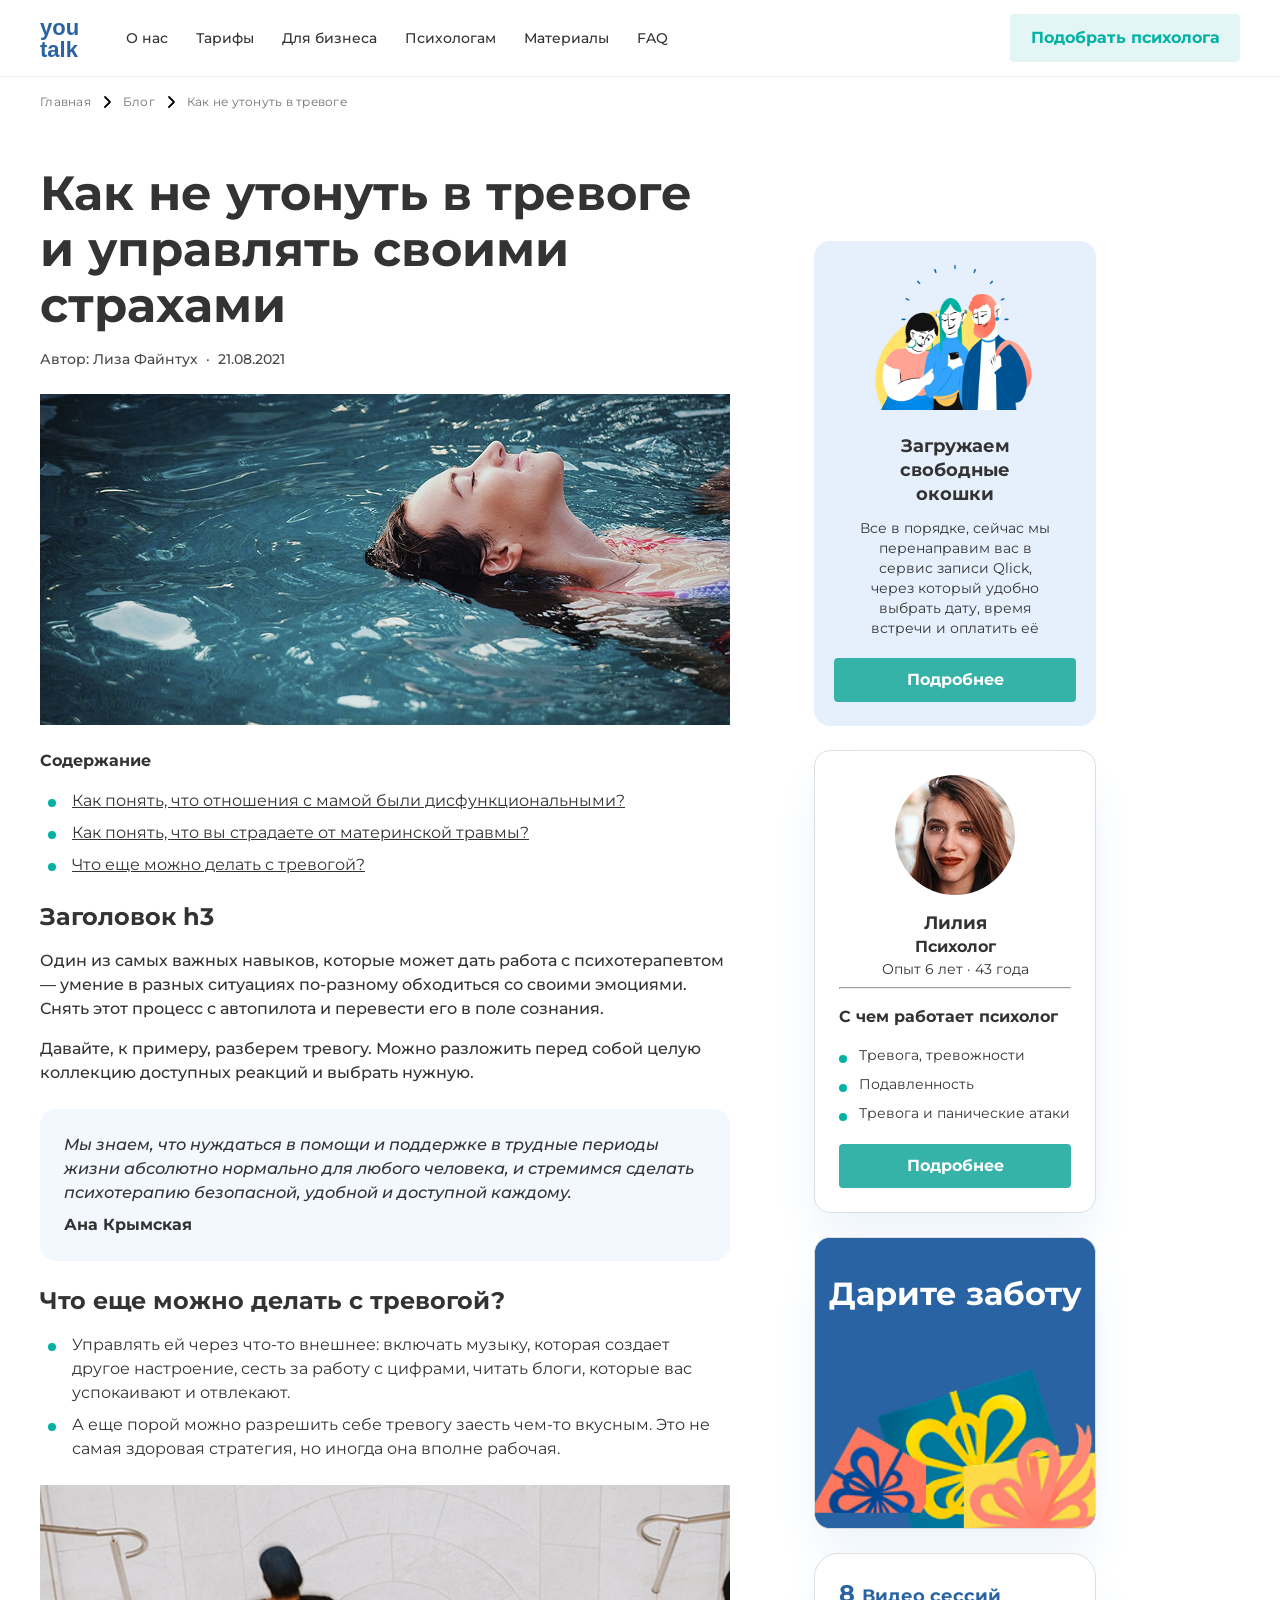
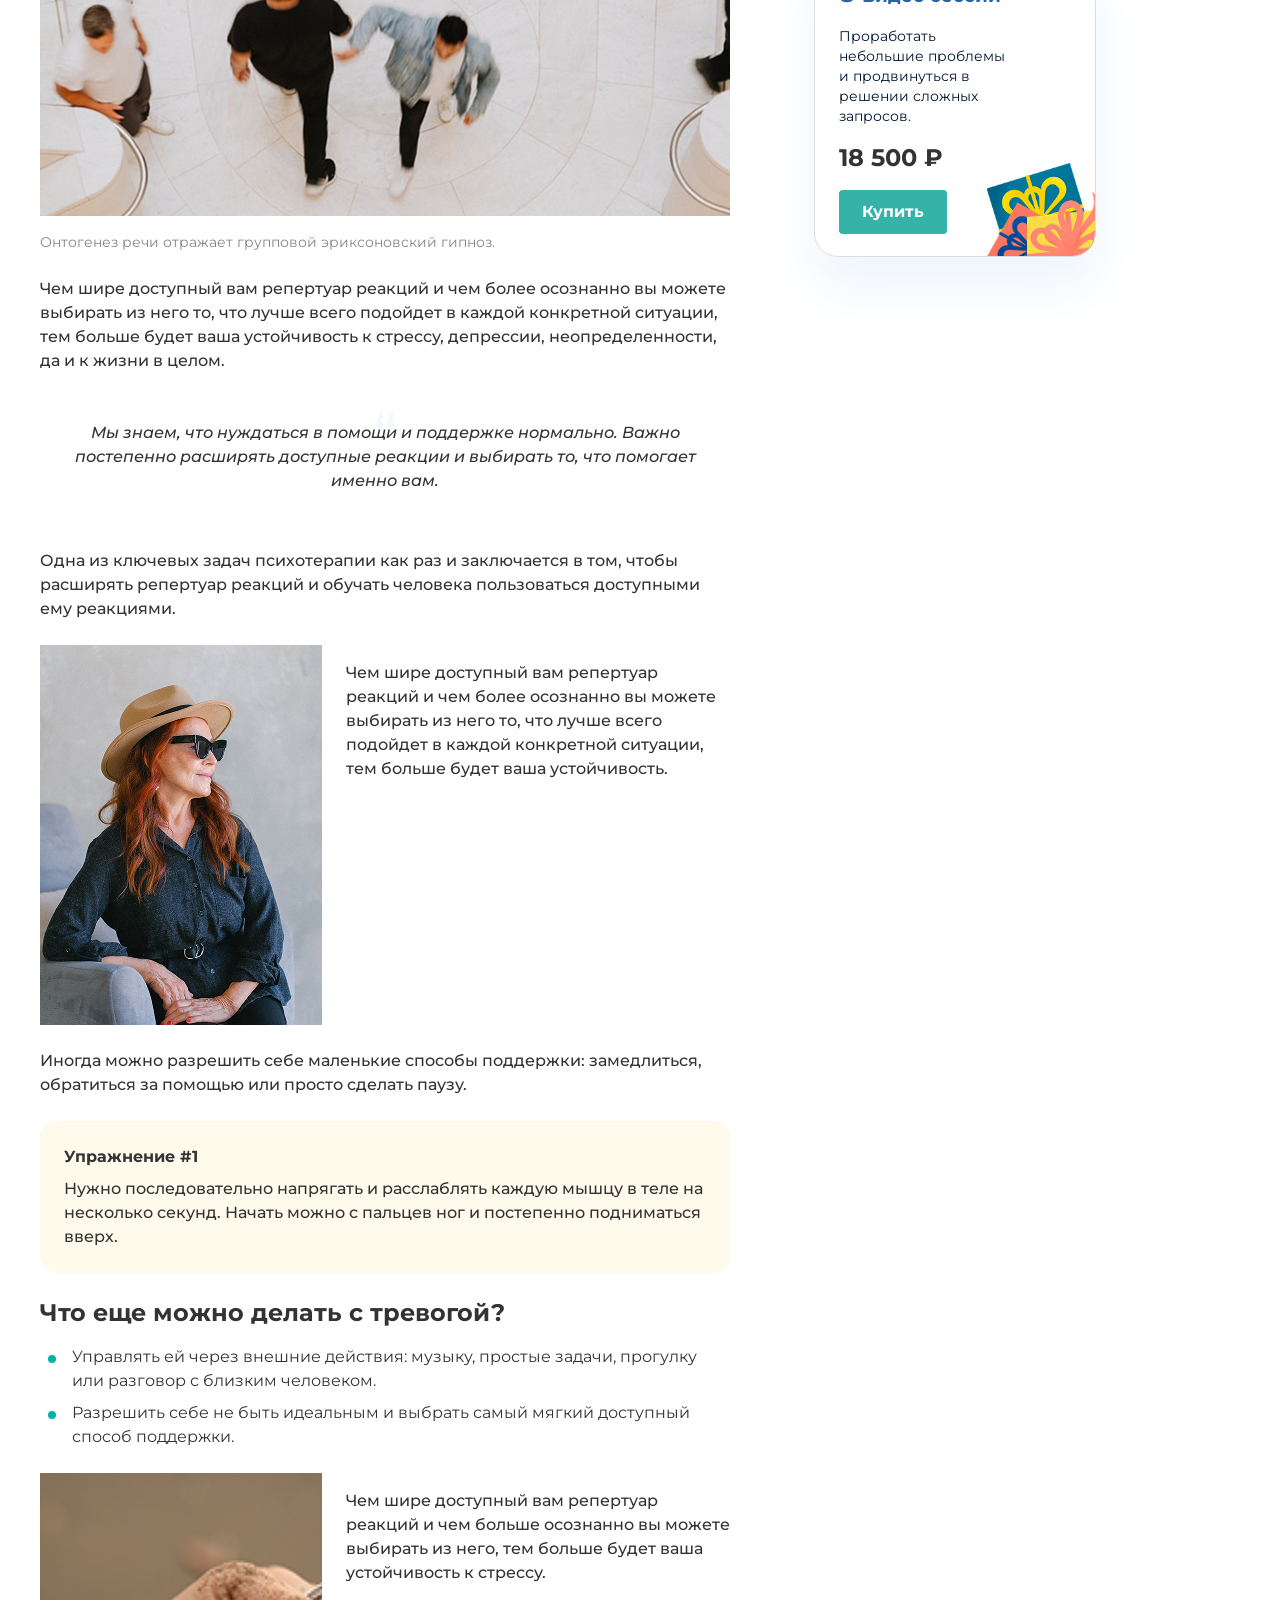
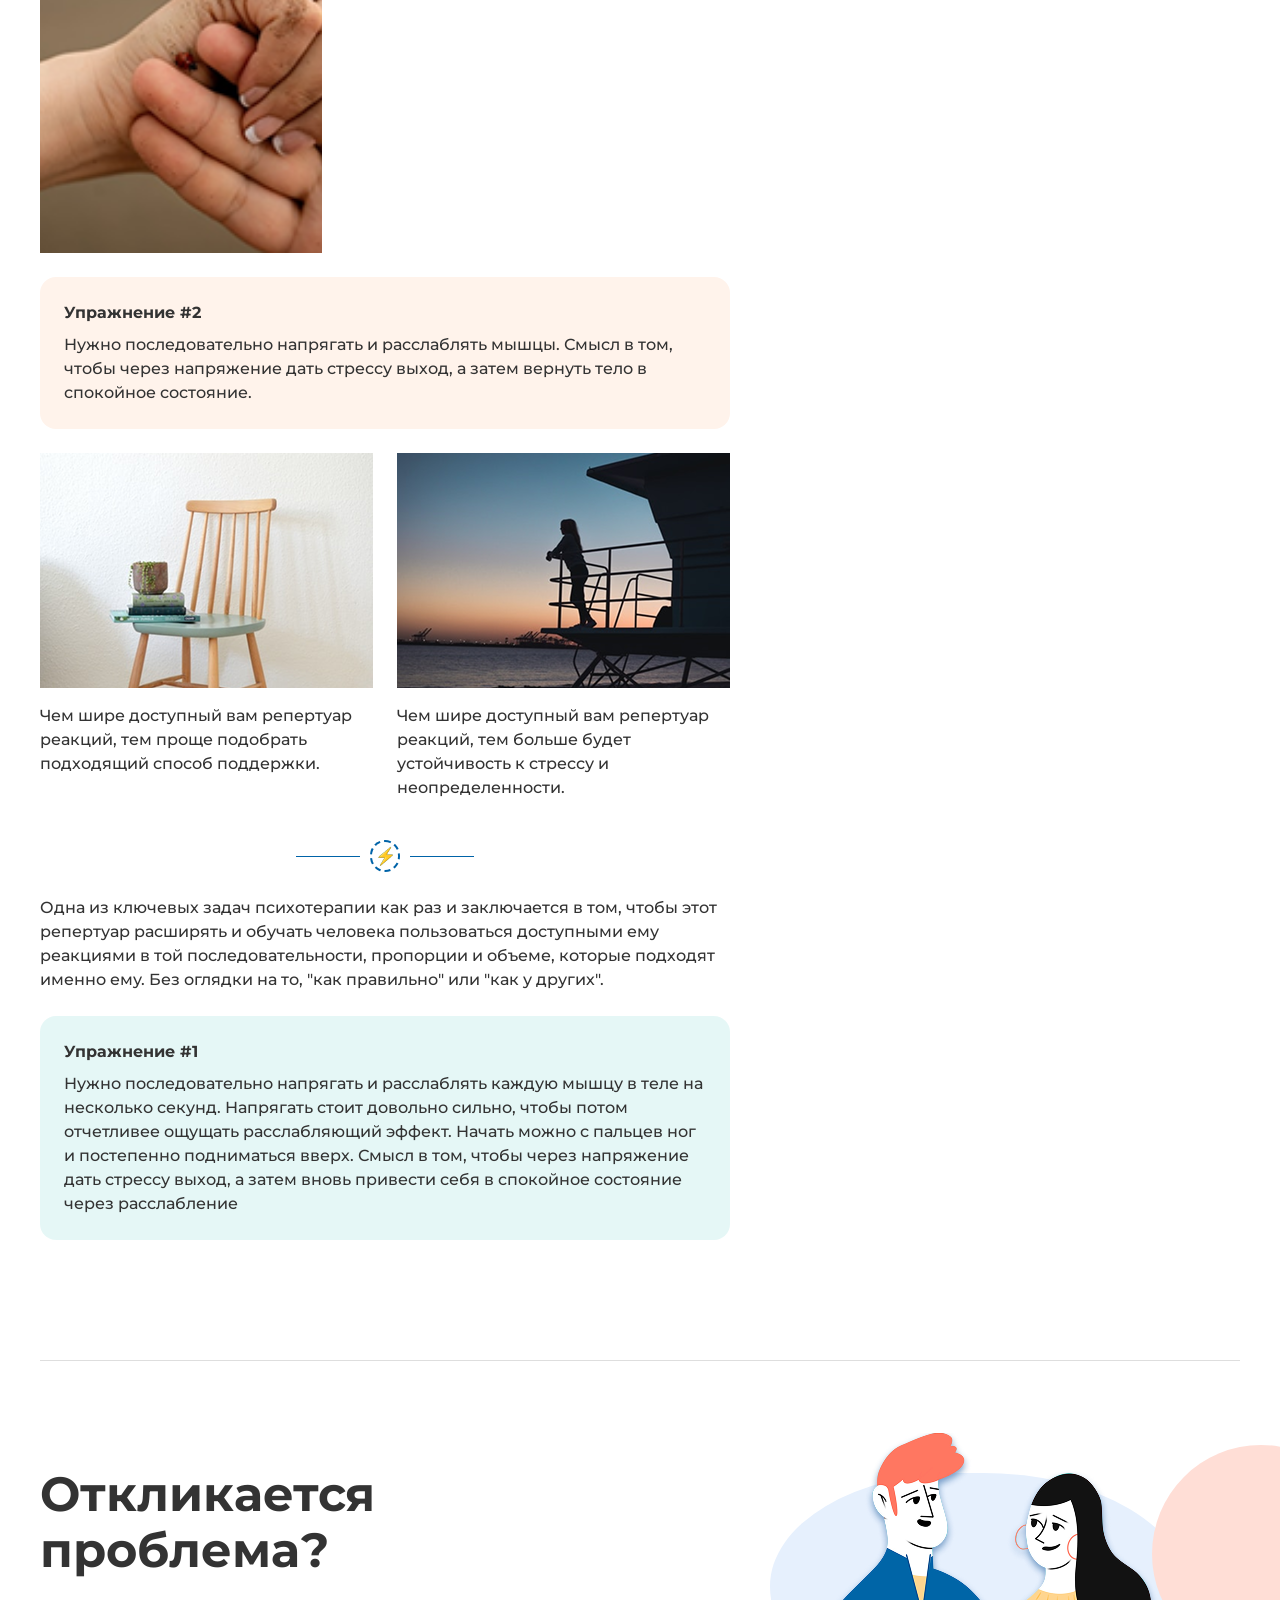
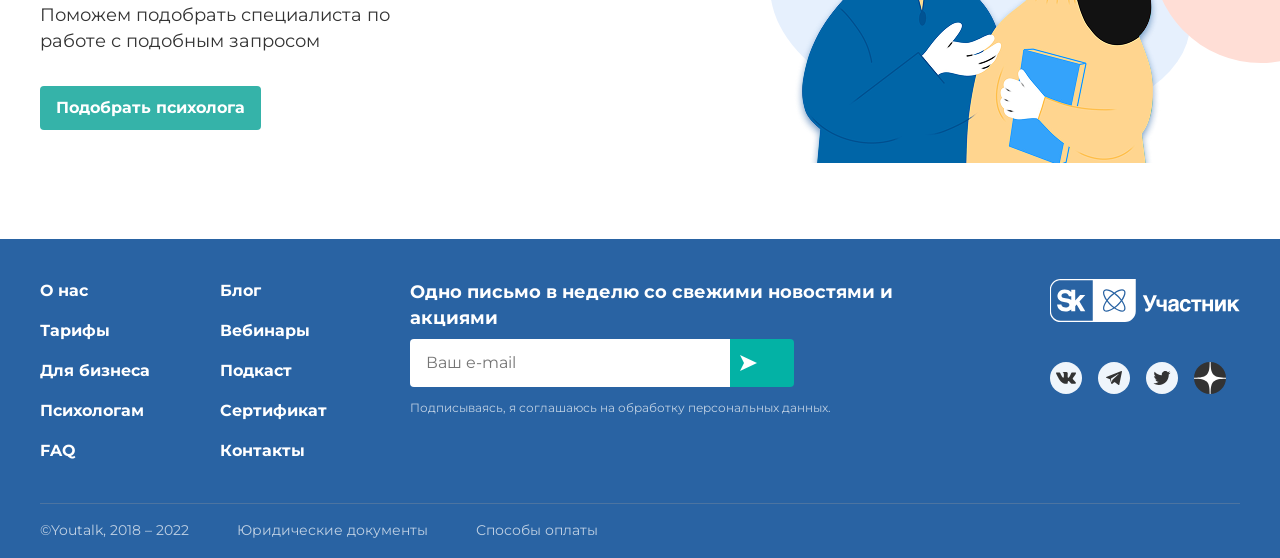
==== article.html @ 2e6a1bb5 "add proj" ====
<!DOCTYPE html>
<html lang="ru">
 <head>
  <meta charset="utf-8"/>
  <meta content="width=device-width, initial-scale=1.0" name="viewport"/>
  <meta content="Статья YouTalk о тревоге и способах управлять страхами" name="description"/>
  <title>
   Как не утонуть в тревоге — YouTalk
  </title>
  <link href="styles.css" rel="stylesheet"/>
 </head>
 <body>
  <header class="header">
   <div class="header__container container">
    <a aria-label="YouTalk главная" class="header__logo" href="index.html">
     <img alt="YouTalk" src="assets/icons/logo.svg"/>
    </a>
    <nav aria-label="Основная навигация" class="header__nav">
     <ul class="header__menu">
      <li>
       <a class="header__link" href="#">
        О нас
       </a>
      </li>
      <li>
       <a class="header__link" href="#">
        Тарифы
       </a>
      </li>
      <li>
       <a class="header__link" href="#">
        Для бизнеса
       </a>
      </li>
      <li>
       <a class="header__link" href="#">
        Психологам
       </a>
      </li>
      <li>
       <a class="header__link" href="#">
        Материалы
       </a>
      </li>
      <li>
       <a class="header__link" href="#">
        FAQ
       </a>
      </li>
     </ul>
    </nav>
    <button class="button button--light header__button" type="button">
     Подобрать психолога
    </button>
    <button aria-label="Открыть меню" class="burger" type="button">
     <span>
     </span>
     <span>
     </span>
     <span>
     </span>
    </button>
   </div>
  </header>
  <main class="main article-page">
   <div class="article-layout container">
    <article class="article">
     <nav aria-label="Хлебные крошки" class="breadcrumbs">
      <a href="#">
       Главная
      </a>
      <span>
      </span>
      <a href="index.html">
       Блог
      </a>
      <span>
      </span>
      <span>
       Как не утонуть в тревоге
      </span>
     </nav>
     <h1>
      Как не утонуть в тревоге и управлять своими страхами
     </h1>
     <p class="article__meta">
      Автор: Лиза Файнтух
      <span>
       ·
      </span>
      <time datetime="2021-08-21">
       21.08.2021
      </time>
     </p>
     <img alt="Женщина спокойно лежит на воде" class="article__hero" src="assets/img/article-hero.png"/>
     <section aria-labelledby="contents-title" class="contents">
      <h2 id="contents-title">
       Содержание
      </h2>
      <ul>
       <li>
        <a href="#section-1">
         Как понять, что отношения с мамой были дисфункциональными?
        </a>
       </li>
       <li>
        <a href="#section-2">
         Как понять, что вы страдаете от материнской травмы?
        </a>
       </li>
       <li>
        <a href="#section-3">
         Что еще можно делать с тревогой?
        </a>
       </li>
      </ul>
     </section>
     <section class="article__section" id="section-1">
      <h2>
       Заголовок h3
      </h2>
      <p>
       Один из самых важных навыков, которые может дать работа с психотерапевтом — умение в разных ситуациях по-разному обходиться со своими эмоциями. Снять этот процесс с автопилота и перевести его в поле сознания.
      </p>
      <p>
       Давайте, к примеру, разберем тревогу. Можно разложить перед собой целую коллекцию доступных реакций и выбрать нужную.
      </p>
     </section>
     <blockquote class="quote">
      <p>
       Мы знаем, что нуждаться в помощи и поддержке в трудные периоды жизни абсолютно нормально для любого человека, и стремимся сделать психотерапию безопасной, удобной и доступной каждому.
      </p>
      <cite>
       Ана Крымская
      </cite>
     </blockquote>
     <section class="article__section" id="section-3">
      <h2>
       Что еще можно делать с тревогой?
      </h2>
      <ul class="dot-list">
       <li>
        Управлять ей через что-то внешнее: включать музыку, которая создает другое настроение, сесть за работу с цифрами, читать блоги, которые вас успокаивают и отвлекают.
       </li>
       <li>
        А еще порой можно разрешить себе тревогу заесть чем-то вкусным. Это не самая здоровая стратегия, но иногда она вполне рабочая.
       </li>
      </ul>
      <figure>
       <img alt="Люди в просторном помещении" src="assets/img/article-people.png"/>
       <figcaption>
        Онтогенез речи отражает групповой эриксоновский гипноз.
       </figcaption>
      </figure>
      <p>
       Чем шире доступный вам репертуар реакций и чем более осознанно вы можете выбирать из него то, что лучше всего подойдет в каждой конкретной ситуации, тем больше будет ваша устойчивость к стрессу, депрессии, неопределенности, да и к жизни в целом.
      </p>
      <div class="quote quote--center">
       <p>
        Мы знаем, что нуждаться в помощи и поддержке нормально. Важно постепенно расширять доступные реакции и выбирать то, что помогает именно вам.
       </p>
      </div>
      <p>
       Одна из ключевых задач психотерапии как раз и заключается в том, чтобы расширять репертуар реакций и обучать человека пользоваться доступными ему реакциями.
      </p>
      <div class="media-text">
       <img alt="Женщина в шляпе" src="assets/img/article-woman.png"/>
       <p>
        Чем шире доступный вам репертуар реакций и чем более осознанно вы можете выбирать из него то, что лучше всего подойдет в каждой конкретной ситуации, тем больше будет ваша устойчивость.
       </p>
      </div>
      <p>
       Иногда можно разрешить себе маленькие способы поддержки: замедлиться, обратиться за помощью или просто сделать паузу.
      </p>
      <section class="exercise exercise--yellow">
       <h3>
        Упражнение #1
       </h3>
       <p>
        Нужно последовательно напрягать и расслаблять каждую мышцу в теле на несколько секунд. Начать можно с пальцев ног и постепенно подниматься вверх.
       </p>
      </section>
      <h2 id="section-2">
       Что еще можно делать с тревогой?
      </h2>
      <ul class="dot-list">
       <li>
        Управлять ей через внешние действия: музыку, простые задачи, прогулку или разговор с близким человеком.
       </li>
       <li>
        Разрешить себе не быть идеальным и выбрать самый мягкий доступный способ поддержки.
       </li>
      </ul>
      <div class="media-text">
       <img alt="Руки двух людей" src="assets/img/article-hands.png"/>
       <p>
        Чем шире доступный вам репертуар реакций и чем больше осознанно вы можете выбирать из него, тем больше будет ваша устойчивость к стрессу.
       </p>
      </div>
      <section class="exercise exercise--orange">
       <h3>
        Упражнение #2
       </h3>
       <p>
        Нужно последовательно напрягать и расслаблять мышцы. Смысл в том, чтобы через напряжение дать стрессу выход, а затем вернуть тело в спокойное состояние.
       </p>
      </section>
      <div class="article-grid">
       <div>
        <img alt="Кресло с книгами" src="assets/img/article-chair.png"/>
        <p>
         Чем шире доступный вам репертуар реакций, тем проще подобрать подходящий способ поддержки.
        </p>
       </div>
       <div>
        <img alt="Силуэт у моря на закате" src="assets/img/article-sunset.png"/>
        <p>
         Чем шире доступный вам репертуар реакций, тем больше будет устойчивость к стрессу и неопределенности.
        </p>
       </div>
      </div>
      <div aria-hidden="true" class="article-divider">
       <span>
        ⚡
       </span>
      </div>
      <p>
       Одна из ключевых задач психотерапии как раз и заключается в том, чтобы этот репертуар расширять и обучать человека пользоваться доступными ему реакциями в той последовательности, пропорции и объеме, которые подходят именно ему. Без оглядки на то, "как правильно" или "как у других".
      </p>
      <section class="exercise exercise--green">
       <h3>
        Упражнение #1
       </h3>
       <p>
        Нужно последовательно напрягать и расслаблять каждую мышцу в теле на несколько секунд. Напрягать стоит довольно сильно, чтобы потом отчетливее ощущать расслабляющий эффект. Начать можно с пальцев ног и постепенно подниматься вверх. Смысл в том, чтобы через напряжение дать стрессу выход, а затем вновь привести себя в спокойное состояние через расслабление
       </p>
      </section>
     </section>
    </article>
    <aside aria-label="Дополнительная информация" class="aside">
     <section class="aside-card aside-card--blue">
      <img alt="Иллюстрация специалистов" src="assets/img/aside-loading.png"/>
      <h2>
       Загружаем свободные окошки
      </h2>
      <p>
       Все в порядке, сейчас мы перенаправим вас в сервис записи Qlick, через который удобно выбрать дату, время встречи и оплатить её
      </p>
      <button class="button button--primary">
       Подробнее
      </button>
     </section>
     <section class="aside-card psychologist">
      <img alt="Психолог Лилия" class="psychologist__avatar" src="assets/img/psychologist.png"/>
      <h2>
       Лилия
      </h2>
      <strong>
       Психолог
      </strong>
      <p>
       Опыт 6 лет · 43 года
      </p>
      <hr/>
      <h3>
       С чем работает психолог
      </h3>
      <ul class="dot-list">
       <li>
        Тревога, тревожности
       </li>
       <li>
        Подавленность
       </li>
       <li>
        Тревога и панические атаки
       </li>
      </ul>
      <button class="button button--primary">
       Подробнее
      </button>
     </section>
     <section class="aside-card aside-card--gift">
      <img alt="Подарки" src="assets/img/aside-gift.png"/>
      <h2>
       Дарите заботу
      </h2>
     </section>
     <section class="aside-card price">
      <h2>
       <span>
        8
       </span>
       Видео сессий
      </h2>
      <p>
       Проработать небольшие проблемы и продвинуться в решении сложных запросов.
      </p>
      <strong>
       18 500 ₽
      </strong>
      <button class="button button--primary">
       Купить
      </button>
      <div aria-hidden="true" class="price__gifts">
       <img alt="" class="price__gift price__gift--red" src="assets/img/price-gift-red.png"/>
       <img alt="" class="price__gift price__gift--yellow" src="assets/img/price-gift-yellow.png"/>
       <img alt="" class="price__gift price__gift--blue" src="assets/img/price-gift-blue.png"/>
      </div>
     </section>
    </aside>
   </div>
   <section class="problem container">
    <div class="problem__content">
     <h2>
      Откликается проблема?
     </h2>
     <p>
      Поможем подобрать специалиста по работе с подобным запросом
     </p>
     <button class="button button--primary">
      Подобрать психолога
     </button>
    </div>
    <div aria-hidden="true" class="problem__picture">
     <img alt="" src="assets/img/problem-people.png"/>
    </div>
   </section>
  </main>
  <footer class="footer">
   <div class="footer__container container">
    <nav aria-label="Навигация в подвале" class="footer__nav">
     <ul>
      <li>
       <a href="#">
        О нас
       </a>
      </li>
      <li>
       <a href="#">
        Тарифы
       </a>
      </li>
      <li>
       <a href="#">
        Для бизнеса
       </a>
      </li>
      <li>
       <a href="#">
        Психологам
       </a>
      </li>
      <li>
       <a href="#">
        FAQ
       </a>
      </li>
     </ul>
     <ul>
      <li>
       <a href="index.html">
        Блог
       </a>
      </li>
      <li>
       <a href="#">
        Вебинары
       </a>
      </li>
      <li>
       <a href="#">
        Подкаст
       </a>
      </li>
      <li>
       <a href="#">
        Сертификат
       </a>
      </li>
      <li>
       <a href="#">
        Контакты
       </a>
      </li>
     </ul>
    </nav>
    <section aria-labelledby="subscribe-title2" class="subscribe">
     <h2 id="subscribe-title2">
      Одно письмо в неделю со свежими новостями и акциями
     </h2>
     <form class="subscribe__form">
      <input aria-label="Ваш e-mail" placeholder="Ваш e-mail" type="email"/>
      <button aria-label="Подписаться" type="submit">
       <img alt="" src="assets/icons/send.svg"/>
      </button>
     </form>
     <p>
      Подписываясь, я соглашаюсь на обработку персональных данных.
     </p>
    </section>
    <div class="footer__social">
     <img alt="Sk Участник" class="footer__participant" src="assets/icons/participant-logo.svg"/>
     <div class="footer__social-list">
      <a aria-label="ВКонтакте" href="#">
       <img alt="" src="assets/icons/social-vk.svg"/>
      </a>
      <a aria-label="Telegram" href="#">
       <img alt="" src="assets/icons/social-tg.svg"/>
      </a>
      <a aria-label="Twitter" href="#">
       <img alt="" src="assets/icons/social-tw.svg"/>
      </a>
      <a aria-label="Дзен" href="#">
       <img alt="" src="assets/icons/social-dzen.svg"/>
      </a>
     </div>
    </div>
    <div class="footer__bottom">
     <span>
      ©Youtalk, 2018 – 2022
     </span>
     <a href="#">
      Юридические документы
     </a>
     <a href="#">
      Способы оплаты
     </a>
    </div>
   </div>
  </footer>
 </body>
</html>
---- styles.css ----
@import url('https://fonts.googleapis.com/css2?family=Montserrat:wght@400;500;600;700&display=swap');
:root{--primary:#03b2a5;--primary-2:#35b3a9;--blue:#2963a3;--text:#333;--muted:#868686;--border:#dedede;--bg:#eff5fb;--white:#fff;--radius:16px;--container:1200px}*{box-sizing:border-box}html{scroll-behavior:smooth}body{margin:0;font-family:Montserrat,Arial,sans-serif;color:var(--text);background:#fff;font-size:16px;line-height:1.5}a{color:inherit;text-decoration:none}a:hover,a:focus-visible{color:var(--primary)}button,a,input{font:inherit}button,a{cursor:pointer}img{display:block;max-width:100%;height:auto}.container{width:min(var(--container),calc(100% - 64px));margin-inline:auto}.visually-hidden{position:absolute;width:1px;height:1px;margin:-1px;border:0;padding:0;clip:rect(0 0 0 0);overflow:hidden}.button{border:0;border-radius:4px;font-weight:700;line-height:20px;transition:.2s ease}.button:focus-visible,.tag:focus-visible,a:focus-visible{outline:3px solid rgba(3,178,165,.35);outline-offset:3px}.button--light{background:#e3f5f5;color:var(--primary);padding:14px 20px}.button--primary{background:var(--primary-2);color:#fff;padding:12px 16px}.button:hover{transform:translateY(-1px);filter:brightness(.97)}.header{border-bottom:1px solid #eff2f2;background:#fff}.header__container{height:76px;display:flex;align-items:center;gap:30px}.header__logo img{width:56px}.header__nav{flex:1}.header__menu{display:flex;align-items:center;gap:28px;margin:0;padding:0;list-style:none}.header__link{font-size:14px;font-weight:500}.header__link--arrow::after{content:'⌄';margin-left:8px}.header__button{min-width:230px}.burger{display:none;width:40px;height:40px;border:0;background:transparent;padding:8px}.burger span{display:block;width:24px;height:2px;background:var(--primary);margin:5px auto;border-radius:3px}.breadcrumbs{display:flex;gap:8px;align-items:center;color:rgba(51,51,51,.7);font-size:12px;letter-spacing:.25px;margin-top:16px}.breadcrumbs span:not(:last-child)::before,.breadcrumbs a+span::before{content:''}.breadcrumbs span:not(:last-child),.breadcrumbs a+span{width:16px;height:16px;background:url('assets/icons/arrow.svg') center/16px no-repeat;color:transparent}.blog{padding-bottom:96px;position:relative}.blog::before{content:'';position:absolute;z-index:-1;left:50%;right:50%;margin-left:-50vw;margin-right:-50vw;top:320px;height:672px;background:linear-gradient(180deg,#eff5fb 0%,rgba(239,245,251,0) 100%)}.blog__title{font-size:48px;line-height:56px;margin:32px 0}.tags{display:flex;flex-wrap:wrap;gap:8px;margin-bottom:24px}.tag{height:32px;border:1px solid #c1c5cd;border-radius:24px;background:#fff;padding:6px 8px;font-weight:600;color:#333}.tag--active{border:2px solid var(--primary);padding:5px 7px}.cards{display:grid;grid-template-columns:repeat(6,1fr);gap:24px}.card{grid-column:span 2;background:#fff;border:1px solid var(--border);border-radius:16px;overflow:hidden;position:relative;min-height:475px;display:flex;flex-direction:column}.card--wide{grid-column:span 3;min-height:500px}.card__image{width:100%;height:260px;object-fit:cover}.card:not(.card--wide) .card__image{height:260px}.card__tags{position:absolute;left:8px;top:8px;display:flex;flex-direction:column;gap:8px;align-items:flex-start}.card__tags span{background:rgba(255,255,255,.75);border-radius:24px;padding:6px 8px;font-size:14px;font-weight:600}.card__body{padding:16px;display:flex;flex-direction:column;flex:1}.card__title{font-size:18px;line-height:26px;margin:0 0 4px;font-weight:700}.card__author,.card__date{font-size:12px;color:#494949;margin:0}.card__text{margin:8px 0;color:#333}.card__date{margin-top:auto;color:#868686}.blog__more{display:block;margin:56px auto 0;width:182px;height:48px}.footer{background:var(--blue);color:#fff}.footer__container{display:grid;grid-template-columns:330px minmax(300px,486px) 1fr;gap:40px;padding:40px 0 17px}.footer__nav{display:grid;grid-template-columns:1fr 1fr;gap:30px}.footer ul{padding:0;margin:0;list-style:none}.footer li+li{margin-top:16px}.footer a{font-weight:700}.subscribe h2{font-size:18px;line-height:26px;margin:0 0 8px}.subscribe__form{display:flex;max-width:384px;height:48px;margin:8px 0}.subscribe__form input{flex:1;border:0;padding:14px 16px;border-radius:4px 0 0 4px}.subscribe__form button{width:64px;border:0;background:var(--primary);border-radius:0 4px 4px 0}.subscribe p{font-size:12px;line-height:18px;color:rgba(255,255,255,.7);max-width:486px}.footer__social{justify-self:end;min-width:190px}.footer__participant{width:190px;height:auto}.footer__social-list{display:flex;gap:16px;margin-top:40px}.footer__social-list a{display:block;width:32px;height:32px;border-radius:50%;transition:.2s ease}.footer__social-list a:hover,.footer__social-list a:focus-visible{transform:translateY(-2px);filter:brightness(.95)}.footer__social-list img{width:32px;height:32px}.footer__bottom{grid-column:1/-1;border-top:1px solid rgba(157,157,157,.3);padding-top:16px;display:flex;gap:48px;color:rgba(255,255,255,.7);font-size:14px}.footer__bottom a{font-weight:400}.article-page{overflow:hidden}.article-layout{display:grid;grid-template-columns:minmax(0,690px) 282px;gap:84px;padding-bottom:48px}.article h1{font-size:48px;line-height:56px;margin:54px 0 16px}.article h2{font-size:24px;line-height:32px;margin:24px 0 16px}.article p{font-weight:500}.article__meta{display:flex;gap:8px;align-items:center;color:#494949;font-size:14px;margin:0 0 24px}.article__meta a{color:var(--blue)}.article__hero{width:100%;height:331px;object-fit:cover;margin-bottom:24px}.contents h2{font-size:16px;line-height:24px;margin:0 0 16px}.contents ul,.dot-list{list-style:none;padding:0;margin:0}.contents li,.dot-list li{position:relative;padding-left:32px;margin:8px 0}.contents li::before,.dot-list li::before{content:'';position:absolute;left:8px;top:10px;width:8px;height:8px;border-radius:50%;background:var(--primary)}.contents a{text-decoration:underline}.quote{background:#f3f7fe;border-radius:16px;padding:24px;margin:24px 0}.quote p{font-style:italic;margin:0 0 8px}.quote cite{font-style:normal;font-weight:700}.quote--center{background:#fff;text-align:center;position:relative}.quote--center::before{content:'“';position:absolute;left:50%;top:-8px;transform:translateX(-50%);font-size:64px;color:#f3f7fe}.article figure{margin:24px 0}.article figure img{width:100%;border-radius:0}.article figcaption{font-size:14px;color:#868686;margin-top:16px}.media-text{display:grid;grid-template-columns:282px 1fr;gap:24px;align-items:start;margin:24px 0}.media-text img{width:100%;height:380px;object-fit:cover}.exercise{padding:24px;border-radius:16px;margin:24px 0}.exercise h3{font-size:16px;line-height:24px;margin:0 0 8px}.exercise p{margin:0}.exercise--yellow{background:#fefaec}.exercise--orange{background:#fff3eb}.exercise--green{background:rgba(3,178,165,.1)}.article-grid{display:grid;grid-template-columns:1fr 1fr;gap:24px;margin:24px 0}.article-grid img{width:100%;height:235px;object-fit:cover}.aside{padding-top:164px}.aside-card{border:1px solid var(--border);border-radius:16px;background:#fff;margin-bottom:24px;padding:24px;box-shadow:0 30px 50px #eff5fb}.aside-card h2{font-size:18px;line-height:24px;text-align:center;margin:12px 0 8px}.aside-card p{font-size:14px;line-height:20px;text-align:center}.aside-card .button{width:100%;margin-top:12px}.aside-card--blue{background:#e6f0fd;border:0}.psychologist__avatar{width:120px;height:120px;border-radius:50%;object-fit:cover;margin:0 auto 16px}.psychologist strong,.psychologist h2,.psychologist p{text-align:center;display:block;margin:0}.psychologist h3{font-size:16px}.psychologist .dot-list li{font-size:14px;padding-left:20px}.psychologist .dot-list li::before{left:0}.aside-card--gift{padding:0;overflow:hidden;background:#2963a3;color:#fff;position:relative;height:292px}.aside-card--gift img{width:100%;height:100%;object-fit:cover}.aside-card--gift h2{position:absolute;top:24px;left:0;right:0;font-size:32px;line-height:40px;color:#fff}.price h2{text-align:left;color:var(--blue)}.price h2 span{font-size:24px}.price strong{font-size:24px}.problem{border-top:1px solid #dedede;margin-top:24px;padding:72px 0;background:radial-gradient(circle at 85% 50%,#e6f0fd 0 90px,transparent 92px)}.problem h2{font-size:48px;line-height:56px;margin:0 0 24px}.problem p{margin-bottom:32px}@media (max-width:1100px){:root{--container:960px}.header__menu{gap:16px}.header__button{min-width:200px}.article-layout{grid-template-columns:minmax(0,714px) 222px;gap:24px}.aside-card{padding:20px}.cards{gap:24px}.card__image{height:206px}.blog::before{top:300px}}@media (max-width:900px){.container{width:min(100% - 40px,728px)}.header__nav,.header__button{display:none}.burger{display:block;margin-left:auto}.header__container{height:76px}.cards{grid-template-columns:repeat(2,1fr)}.card,.card--wide{grid-column:span 1;min-height:446px}.card__image,.card:not(.card--wide) .card__image{height:206px}.article-layout{display:block}.aside{padding-top:24px;display:grid;grid-template-columns:1fr 1fr;gap:24px}.aside-card{margin:0}.article h1{font-size:48px}.footer__container{grid-template-columns:1fr 1fr;gap:32px}.footer__social{grid-column:1/-1;justify-self:start}.footer__bottom{flex-wrap:wrap}}@media (max-width:620px){.container{width:min(100% - 32px,374px)}.header__container{height:72px}.blog__title,.article h1{font-size:32px;line-height:40px;margin-top:32px}.cards{grid-template-columns:1fr}.card,.card--wide{min-height:auto}.card__image,.card:not(.card--wide) .card__image{height:206px}.tags{overflow-x:auto;flex-wrap:nowrap;padding-bottom:4px}.tag{white-space:nowrap}.article__hero{height:207px}.contents li:nth-child(n+3){display:none}.media-text,.article-grid{grid-template-columns:1fr}.media-text img{height:380px}.article-grid img{height:235px}.aside{grid-template-columns:1fr}.problem{display:none}.footer__container{grid-template-columns:1fr;padding-top:36px}.footer__nav{gap:24px}.footer__bottom{display:grid;gap:20px}.subscribe__form{max-width:100%}}@media (max-width:360px){.container{width:min(100% - 32px,288px)}body{font-size:16px}.card__image,.card:not(.card--wide) .card__image{height:206px}.article__hero{height:160px}.footer__nav{grid-template-columns:1fr 1fr}.subscribe__form button{width:48px}}

/* Article fixes from latest assets */
.article-divider{display:flex;align-items:center;justify-content:center;gap:10px;width:178px;margin:24px auto 24px;color:#0063a8}
.article-divider::before,.article-divider::after{content:'';display:block;width:66px;border-top:1px solid #0063a8}
.article-divider span{display:grid;place-items:center;width:32px;height:32px;border:2px dashed #0063a8;border-radius:50%;font-size:17px;line-height:1;background:#fff;color:#ffdf4e;text-shadow:0 0 0 #0063a8}
.exercise--green p{font-weight:500;line-height:24px}

.aside-card--blue{padding:24px 20px;background:#e6f0fd;border-radius:16px;box-shadow:none;text-align:center;overflow:hidden}
.aside-card--blue img{width:181px;height:145px;object-fit:contain;margin:0 auto 24px}
.aside-card--blue h2{max-width:190px;margin:0 auto 12px;font-size:18px;line-height:24px;text-align:center}
.aside-card--blue p{max-width:190px;margin:0 auto 20px;font-size:14px;line-height:20px;text-align:center;font-weight:400}
.aside-card--blue .button{margin-top:0}

.price{position:relative;min-height:304px;padding:24px 24px 20px;border-radius:24px;overflow:hidden;box-shadow:0 30px 50px #eff5fb}
.price h2{margin:0 0 16px;text-align:left;color:var(--blue);font-size:18px;line-height:26px}
.price h2 span{font-size:24px;line-height:32px}
.price p{max-width:174px;margin:0 0 16px;text-align:left;font-size:14px;line-height:20px;color:#011632;font-weight:400}
.price strong{display:block;margin-bottom:16px;font-size:24px;line-height:32px;color:#333}
.price .button{width:108px;margin:0;padding:12px 16px;position:relative;z-index:2}
.price__gifts{position:absolute;right:-8px;bottom:-6px;width:126px;height:86px;pointer-events:none;z-index:1}
.price__gift{position:absolute;object-fit:contain;max-width:none}
.price__gift--red{width:88px;left:0;bottom:0}
.price__gift--yellow{width:92px;right:-16px;bottom:-6px}
.price__gift--blue{width:108px;right:8px;bottom:8px;z-index:-1}

.problem{width:min(var(--container),calc(100% - 64px));display:grid;grid-template-columns:minmax(360px,1fr) minmax(320px,520px);align-items:center;gap:56px;border-top:1px solid #dedede;margin:48px auto 0;padding:72px 0 76px;background:none;position:relative}
.problem::after{content:'';position:absolute;right:-130px;top:84px;width:218px;height:218px;border-radius:50%;background:#ffded6;z-index:-1}
.problem h2{font-size:48px;line-height:56px;max-width:350px;margin:0 0 24px}
.problem p{max-width:350px;margin:0 0 32px;font-weight:400;font-size:18px;line-height:26px}
.problem__picture{position:relative;min-height:330px;display:flex;align-items:center;justify-content:center}
.problem__picture::before{content:'';position:absolute;width:420px;height:250px;border-radius:48% 52% 42% 58%;background:#e6f0fd;z-index:-1}
.problem__picture img{width:min(385px,100%);height:auto;object-fit:contain}

@media (max-width:900px){.problem{display:none}.price{min-height:304px}.aside-card--blue img{width:230px;height:170px}.aside-card--blue h2,.aside-card--blue p{max-width:260px}}
@media (max-width:620px){.article-divider{margin:16px auto}.aside-card--blue img{width:220px;height:160px}.price{min-height:300px}}
.price__gift--blue{z-index:0}.price__gift--red,.price__gift--yellow{z-index:1}
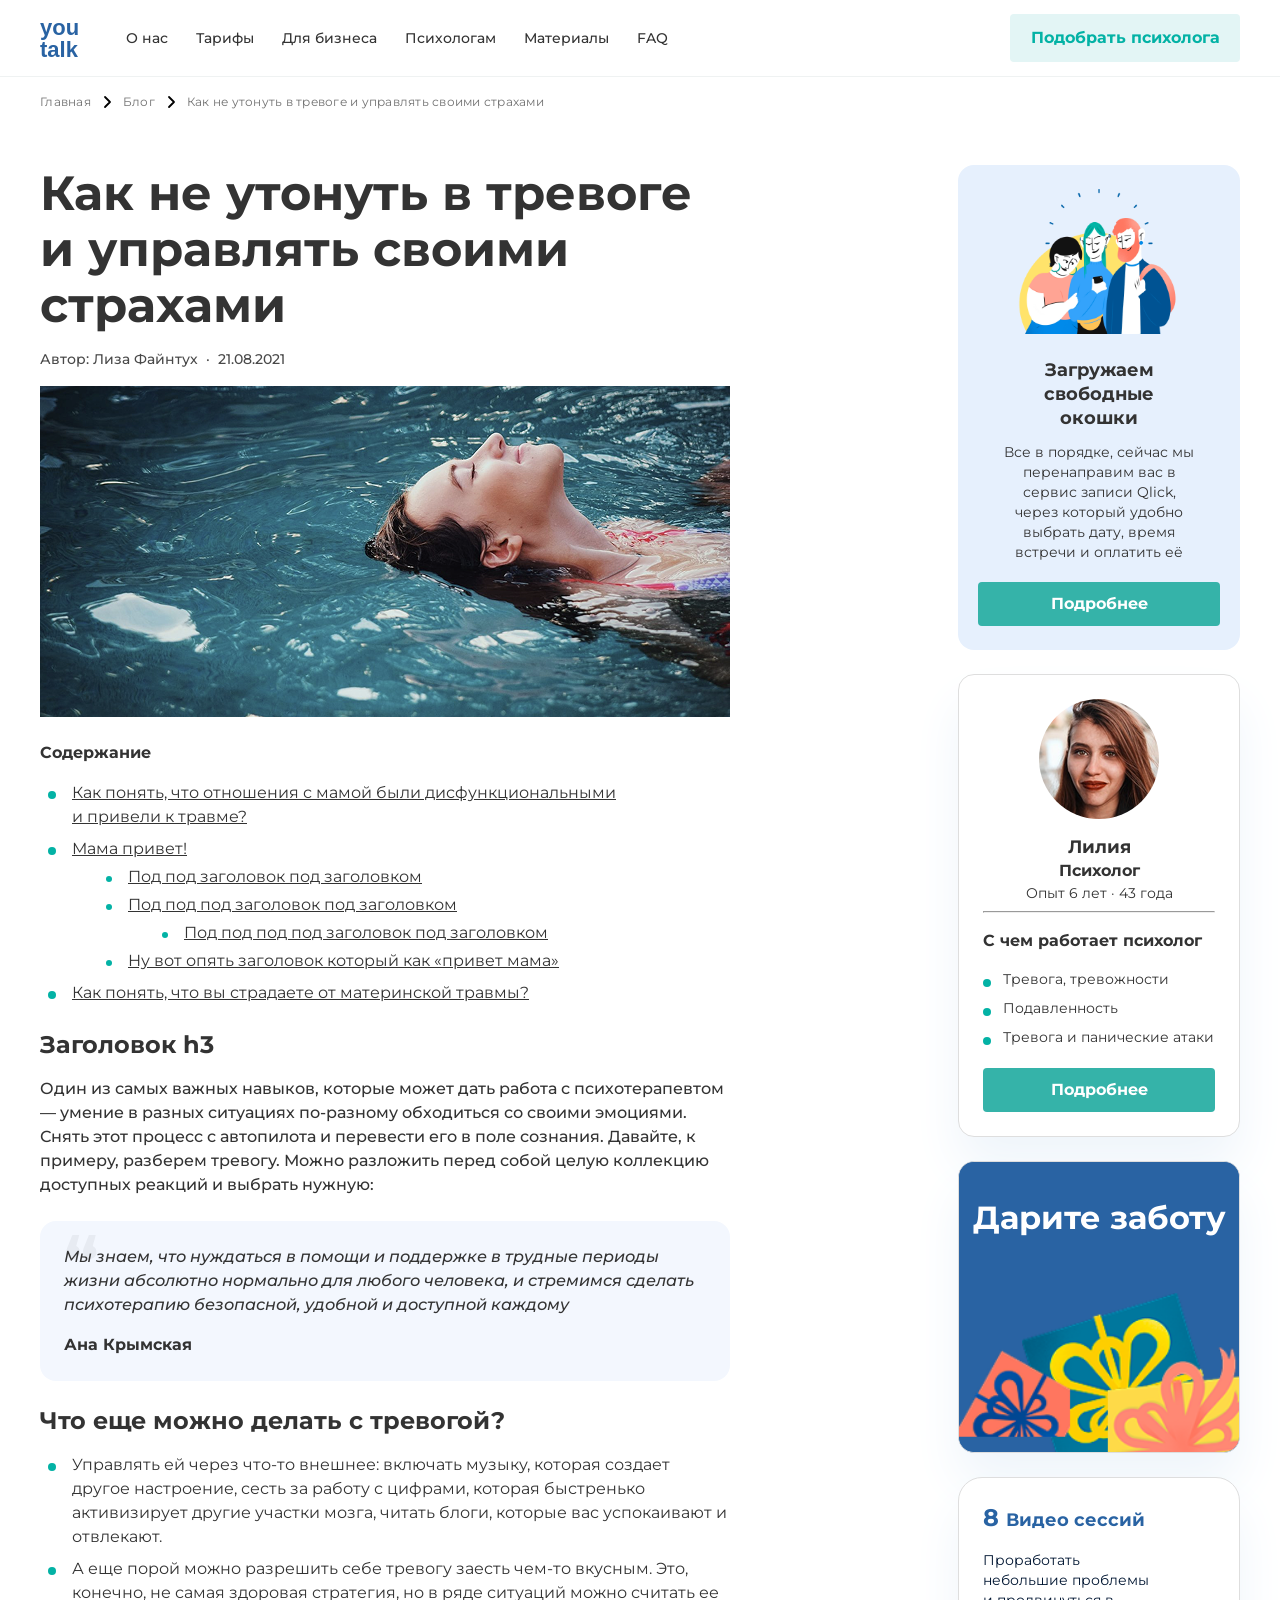
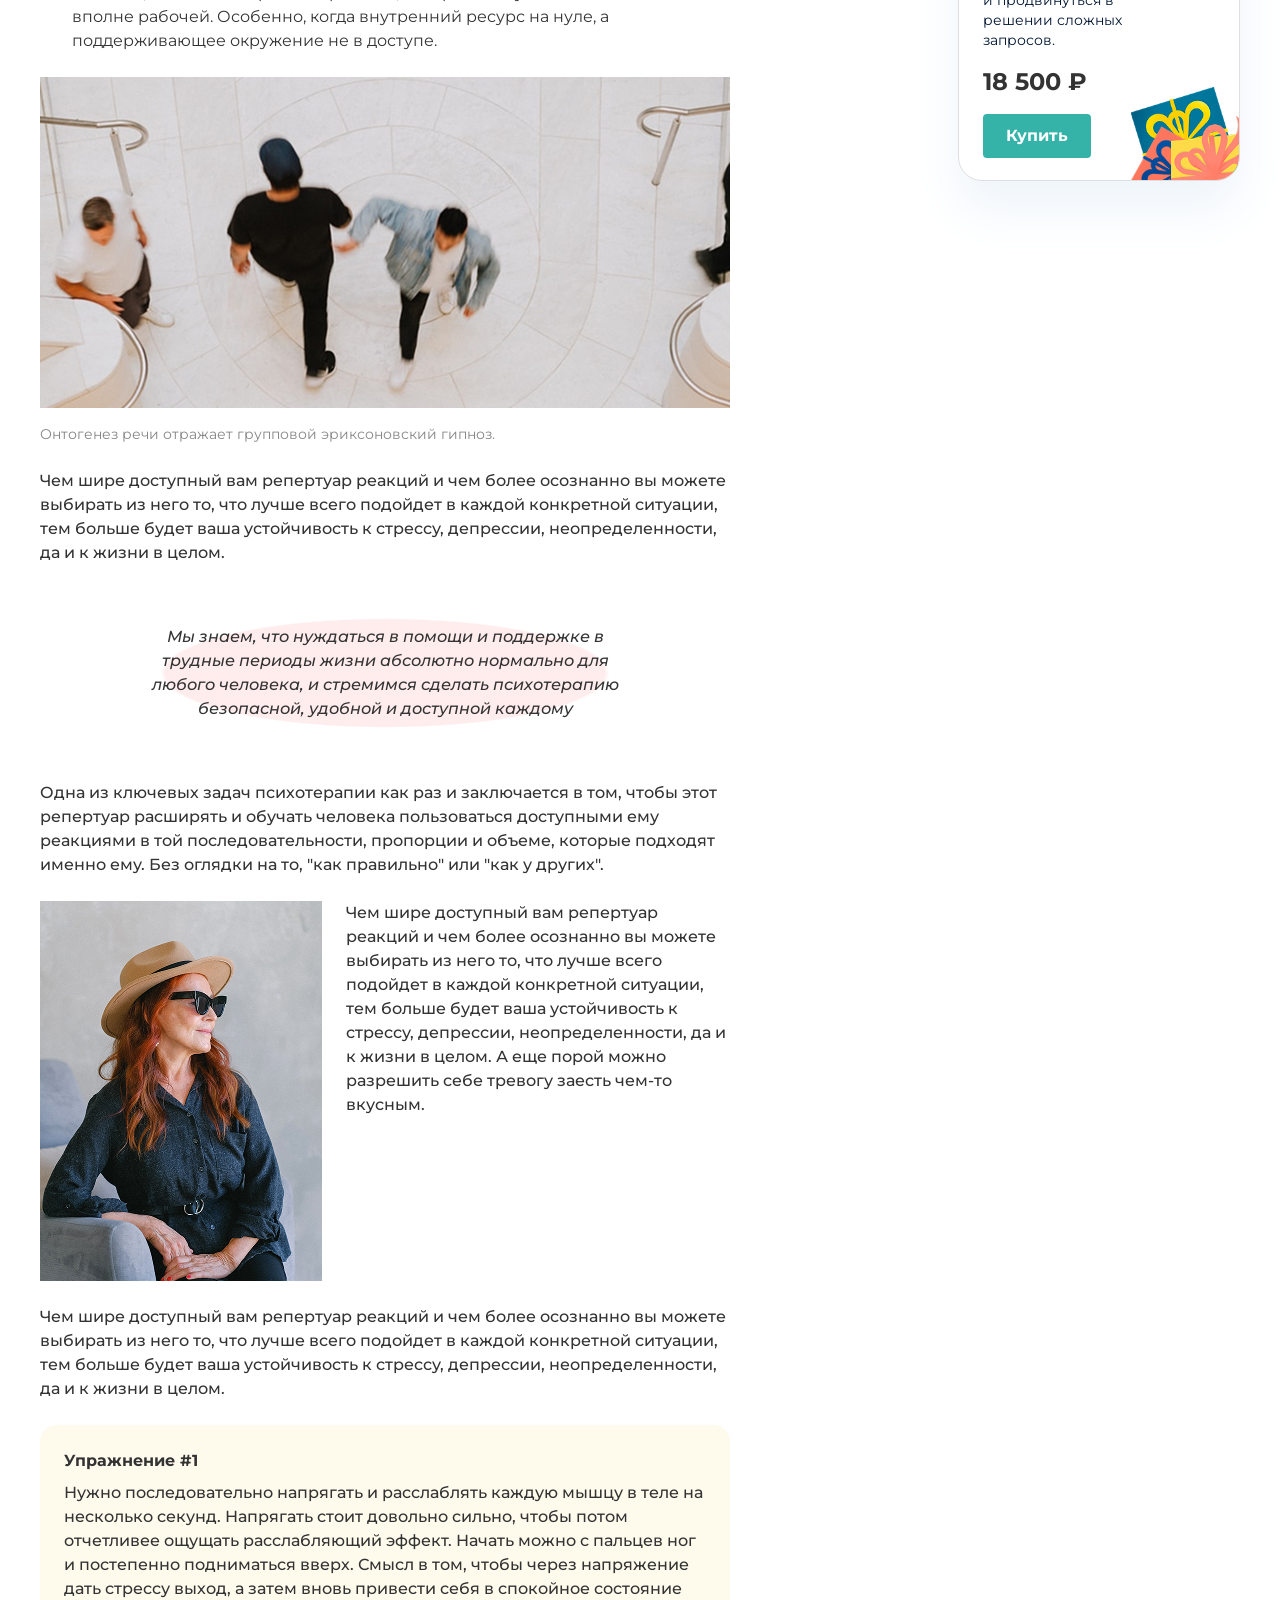
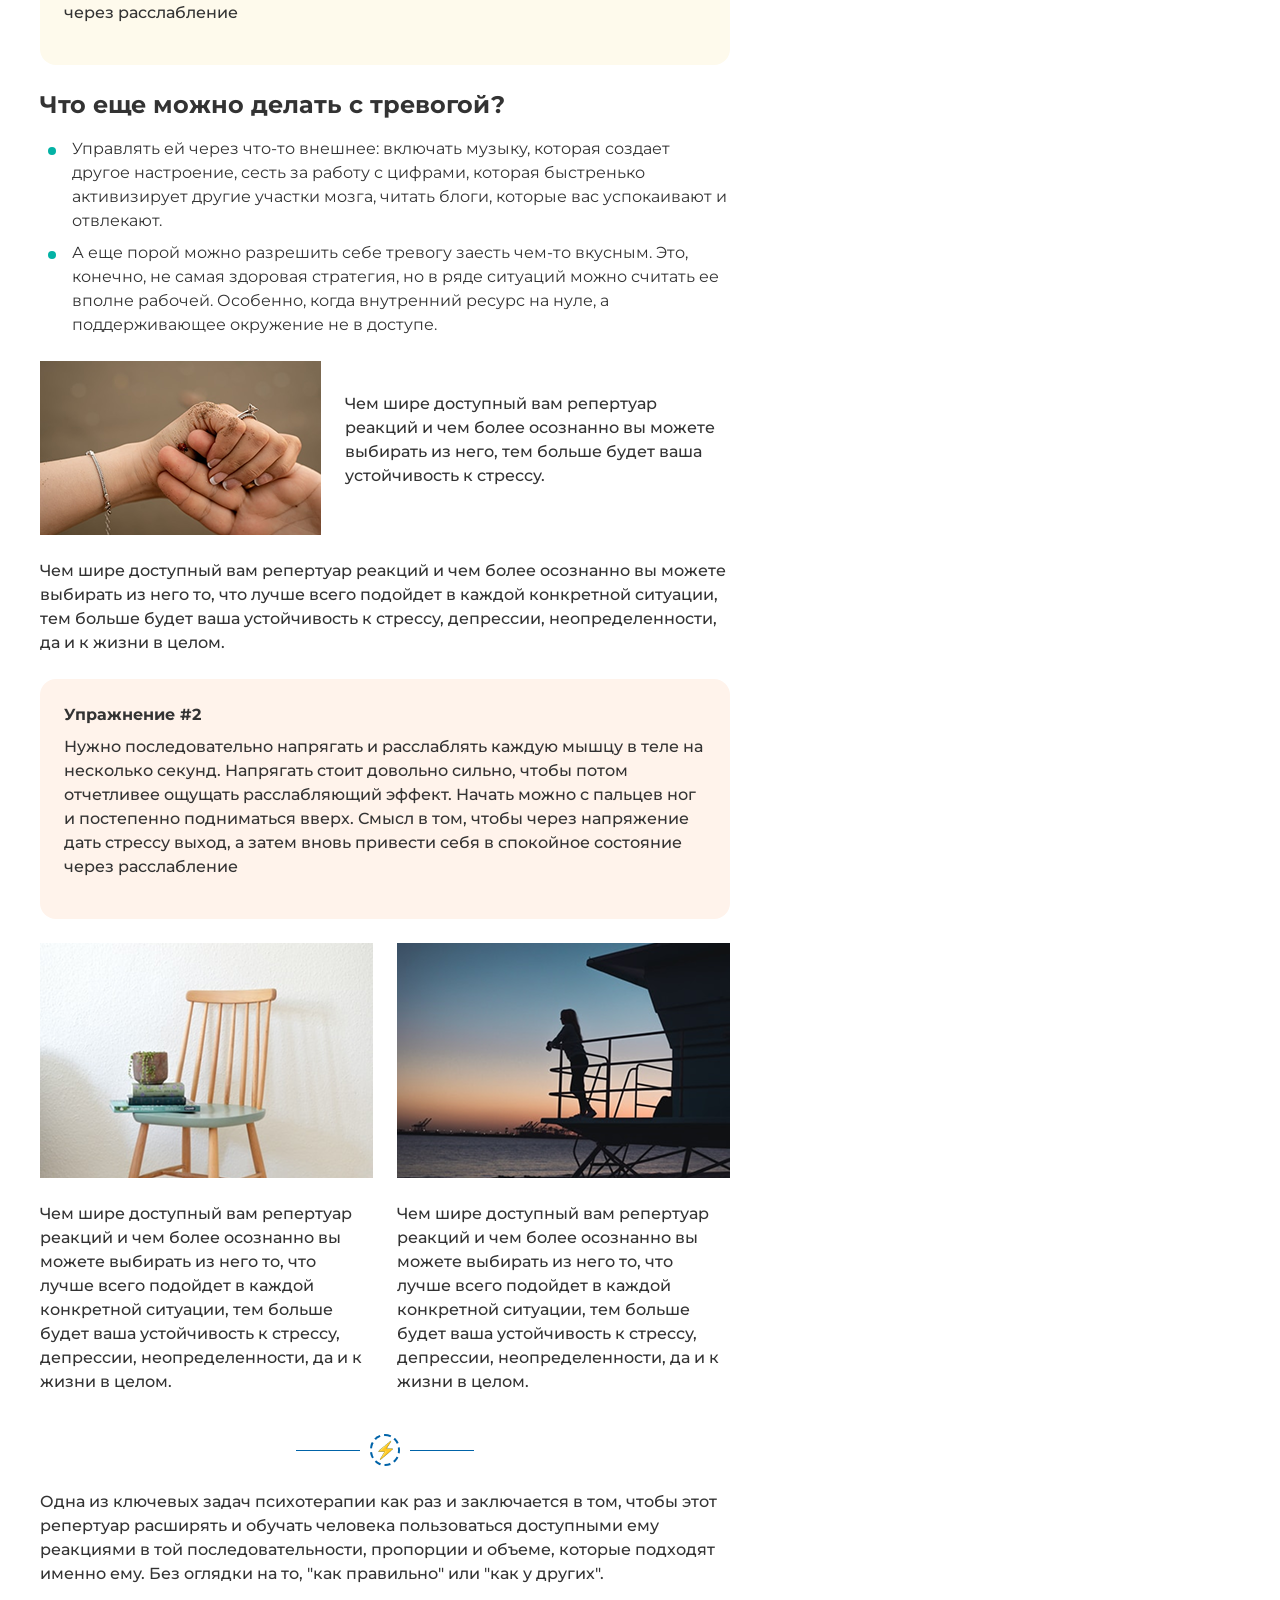
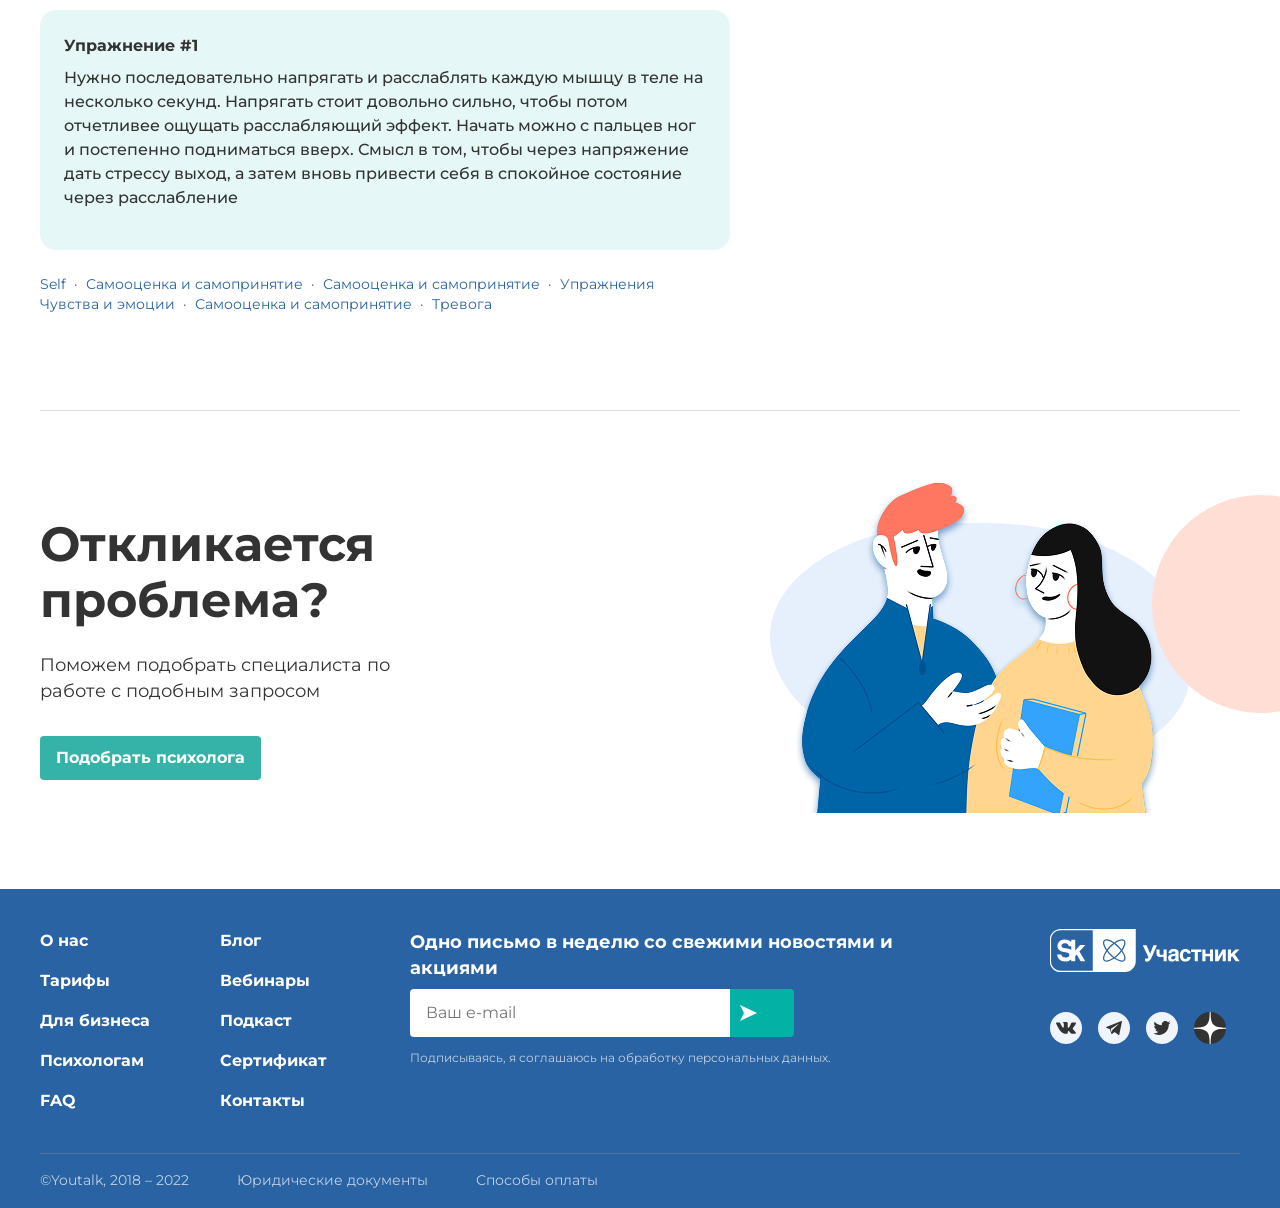
==== commit 7dfb1977: "change" ====
--- a/article.html
+++ b/article.html
@@ -77,7 +77,7 @@
       <span>
       </span>
       <span>
-       Как не утонуть в тревоге
+       Как не утонуть в тревоге и управлять своими страхами
       </span>
      </nav>
      <h1>
@@ -94,147 +94,93 @@
      </p>
      <img alt="Женщина спокойно лежит на воде" class="article__hero" src="assets/img/article-hero.png"/>
      <section aria-labelledby="contents-title" class="contents">
-      <h2 id="contents-title">
-       Содержание
-      </h2>
+      <h2 id="contents-title">Содержание</h2>
       <ul>
+       <li><a href="#section-1">Как понять, что отношения с мамой были дисфункциональными и привели к травме?</a></li>
        <li>
-        <a href="#section-1">
-         Как понять, что отношения с мамой были дисфункциональными?
-        </a>
+        <a href="#section-2">Мама привет!</a>
+        <ul>
+         <li><a href="#section-2">Под под заголовок под заголовком</a></li>
+         <li>
+          <a href="#section-2">Под под под заголовок под заголовком</a>
+          <ul>
+           <li><a href="#section-2">Под под под под заголовок под заголовком</a></li>
+          </ul>
+         </li>
+         <li><a href="#section-2">Ну вот опять заголовок который как «привет мама»</a></li>
+        </ul>
        </li>
-       <li>
-        <a href="#section-2">
-         Как понять, что вы страдаете от материнской травмы?
-        </a>
-       </li>
-       <li>
-        <a href="#section-3">
-         Что еще можно делать с тревогой?
-        </a>
-       </li>
+       <li><a href="#section-3">Как понять, что вы страдаете от материнской травмы?</a></li>
       </ul>
      </section>
      <section class="article__section" id="section-1">
-      <h2>
-       Заголовок h3
-      </h2>
-      <p>
-       Один из самых важных навыков, которые может дать работа с психотерапевтом — умение в разных ситуациях по-разному обходиться со своими эмоциями. Снять этот процесс с автопилота и перевести его в поле сознания.
-      </p>
-      <p>
-       Давайте, к примеру, разберем тревогу. Можно разложить перед собой целую коллекцию доступных реакций и выбрать нужную.
-      </p>
+      <h2>Заголовок h3</h2>
+      <p>Один из самых важных навыков, которые может дать работа с психотерапевтом — умение в разных ситуациях по-разному обходиться со своими эмоциями. Снять этот процесс с автопилота и перевести его в поле сознания. Давайте, к примеру, разберем тревогу. Можно разложить перед собой целую коллекцию доступных реакций и выбрать нужную:</p>
      </section>
      <blockquote class="quote">
-      <p>
-       Мы знаем, что нуждаться в помощи и поддержке в трудные периоды жизни абсолютно нормально для любого человека, и стремимся сделать психотерапию безопасной, удобной и доступной каждому.
-      </p>
-      <cite>
-       Ана Крымская
-      </cite>
+      <p>Мы знаем, что нуждаться в помощи и поддержке в трудные периоды жизни абсолютно нормально для любого человека, и стремимся сделать психотерапию безопасной, удобной и доступной каждому</p>
+      <cite>Ана Крымская</cite>
      </blockquote>
-     <section class="article__section" id="section-3">
-      <h2>
-       Что еще можно делать с тревогой?
-      </h2>
+     <section class="article__section" id="section-2">
+      <h2>Что еще можно делать с тревогой?</h2>
       <ul class="dot-list">
-       <li>
-        Управлять ей через что-то внешнее: включать музыку, которая создает другое настроение, сесть за работу с цифрами, читать блоги, которые вас успокаивают и отвлекают.
-       </li>
-       <li>
-        А еще порой можно разрешить себе тревогу заесть чем-то вкусным. Это не самая здоровая стратегия, но иногда она вполне рабочая.
-       </li>
+       <li>Управлять ей через что-то внешнее: включать музыку, которая создает другое настроение, сесть за работу с цифрами, которая быстренько активизирует другие участки мозга, читать блоги, которые вас успокаивают и отвлекают.</li>
+       <li>А еще порой можно разрешить себе тревогу заесть чем-то вкусным. Это, конечно, не самая здоровая стратегия, но в ряде ситуаций можно считать ее вполне рабочей. Особенно, когда внутренний ресурс на нуле, а поддерживающее окружение не в доступе.</li>
       </ul>
       <figure>
        <img alt="Люди в просторном помещении" src="assets/img/article-people.png"/>
-       <figcaption>
-        Онтогенез речи отражает групповой эриксоновский гипноз.
-       </figcaption>
+       <figcaption>Онтогенез речи отражает групповой эриксоновский гипноз.</figcaption>
       </figure>
-      <p>
-       Чем шире доступный вам репертуар реакций и чем более осознанно вы можете выбирать из него то, что лучше всего подойдет в каждой конкретной ситуации, тем больше будет ваша устойчивость к стрессу, депрессии, неопределенности, да и к жизни в целом.
-      </p>
+      <p>Чем шире доступный вам репертуар реакций и чем более осознанно вы можете выбирать из него то, что лучше всего подойдет в каждой конкретной ситуации, тем больше будет ваша устойчивость к стрессу, депрессии, неопределенности, да и к жизни в целом.</p>
       <div class="quote quote--center">
-       <p>
-        Мы знаем, что нуждаться в помощи и поддержке нормально. Важно постепенно расширять доступные реакции и выбирать то, что помогает именно вам.
-       </p>
-      </div>
-      <p>
-       Одна из ключевых задач психотерапии как раз и заключается в том, чтобы расширять репертуар реакций и обучать человека пользоваться доступными ему реакциями.
-      </p>
+       <p>Мы знаем, что нуждаться в помощи и поддержке в трудные периоды жизни абсолютно нормально для любого человека, и стремимся сделать психотерапию безопасной, удобной и доступной каждому</p>
+      </div>
+      <p>Одна из ключевых задач психотерапии как раз и заключается в том, чтобы этот репертуар расширять и обучать человека пользоваться доступными ему реакциями в той последовательности, пропорции и объеме, которые подходят именно ему. Без оглядки на то, "как правильно" или "как у других".</p>
       <div class="media-text">
        <img alt="Женщина в шляпе" src="assets/img/article-woman.png"/>
-       <p>
-        Чем шире доступный вам репертуар реакций и чем более осознанно вы можете выбирать из него то, что лучше всего подойдет в каждой конкретной ситуации, тем больше будет ваша устойчивость.
-       </p>
-      </div>
-      <p>
-       Иногда можно разрешить себе маленькие способы поддержки: замедлиться, обратиться за помощью или просто сделать паузу.
-      </p>
+       <p>Чем шире доступный вам репертуар реакций и чем более осознанно вы можете выбирать из него то, что лучше всего подойдет в каждой конкретной ситуации, тем больше будет ваша устойчивость к стрессу, депрессии, неопределенности, да и к жизни в целом. А еще порой можно разрешить себе тревогу заесть чем-то вкусным.</p>
+      </div>
+      <p>Чем шире доступный вам репертуар реакций и чем более осознанно вы можете выбирать из него то, что лучше всего подойдет в каждой конкретной ситуации, тем больше будет ваша устойчивость к стрессу, депрессии, неопределенности, да и к жизни в целом.</p>
       <section class="exercise exercise--yellow">
-       <h3>
-        Упражнение #1
-       </h3>
-       <p>
-        Нужно последовательно напрягать и расслаблять каждую мышцу в теле на несколько секунд. Начать можно с пальцев ног и постепенно подниматься вверх.
-       </p>
+       <h3>Упражнение #1</h3>
+       <p>Нужно последовательно напрягать и расслаблять каждую мышцу в теле на несколько секунд. Напрягать стоит довольно сильно, чтобы потом отчетливее ощущать расслабляющий эффект. Начать можно с пальцев ног и постепенно подниматься вверх. Смысл в том, чтобы через напряжение дать стрессу выход, а затем вновь привести себя в спокойное состояние через расслабление</p>
       </section>
-      <h2 id="section-2">
-       Что еще можно делать с тревогой?
-      </h2>
+     </section>
+     <section class="article__section" id="section-3">
+      <h2>Что еще можно делать с тревогой?</h2>
       <ul class="dot-list">
-       <li>
-        Управлять ей через внешние действия: музыку, простые задачи, прогулку или разговор с близким человеком.
-       </li>
-       <li>
-        Разрешить себе не быть идеальным и выбрать самый мягкий доступный способ поддержки.
-       </li>
+       <li>Управлять ей через что-то внешнее: включать музыку, которая создает другое настроение, сесть за работу с цифрами, которая быстренько активизирует другие участки мозга, читать блоги, которые вас успокаивают и отвлекают.</li>
+       <li>А еще порой можно разрешить себе тревогу заесть чем-то вкусным. Это, конечно, не самая здоровая стратегия, но в ряде ситуаций можно считать ее вполне рабочей. Особенно, когда внутренний ресурс на нуле, а поддерживающее окружение не в доступе.</li>
       </ul>
-      <div class="media-text">
+      <div class="media-text media-text--small">
        <img alt="Руки двух людей" src="assets/img/article-hands.png"/>
-       <p>
-        Чем шире доступный вам репертуар реакций и чем больше осознанно вы можете выбирать из него, тем больше будет ваша устойчивость к стрессу.
-       </p>
-      </div>
+       <p>Чем шире доступный вам репертуар реакций и чем более осознанно вы можете выбирать из него, тем больше будет ваша устойчивость к стрессу.</p>
+      </div>
+      <p>Чем шире доступный вам репертуар реакций и чем более осознанно вы можете выбирать из него то, что лучше всего подойдет в каждой конкретной ситуации, тем больше будет ваша устойчивость к стрессу, депрессии, неопределенности, да и к жизни в целом.</p>
       <section class="exercise exercise--orange">
-       <h3>
-        Упражнение #2
-       </h3>
-       <p>
-        Нужно последовательно напрягать и расслаблять мышцы. Смысл в том, чтобы через напряжение дать стрессу выход, а затем вернуть тело в спокойное состояние.
-       </p>
+       <h3>Упражнение #2</h3>
+       <p>Нужно последовательно напрягать и расслаблять каждую мышцу в теле на несколько секунд. Напрягать стоит довольно сильно, чтобы потом отчетливее ощущать расслабляющий эффект. Начать можно с пальцев ног и постепенно подниматься вверх. Смысл в том, чтобы через напряжение дать стрессу выход, а затем вновь привести себя в спокойное состояние через расслабление</p>
       </section>
       <div class="article-grid">
        <div>
         <img alt="Кресло с книгами" src="assets/img/article-chair.png"/>
-        <p>
-         Чем шире доступный вам репертуар реакций, тем проще подобрать подходящий способ поддержки.
-        </p>
+        <p>Чем шире доступный вам репертуар реакций и чем более осознанно вы можете выбирать из него то, что лучше всего подойдет в каждой конкретной ситуации, тем больше будет ваша устойчивость к стрессу, депрессии, неопределенности, да и к жизни в целом.</p>
        </div>
        <div>
         <img alt="Силуэт у моря на закате" src="assets/img/article-sunset.png"/>
-        <p>
-         Чем шире доступный вам репертуар реакций, тем больше будет устойчивость к стрессу и неопределенности.
-        </p>
+        <p>Чем шире доступный вам репертуар реакций и чем более осознанно вы можете выбирать из него то, что лучше всего подойдет в каждой конкретной ситуации, тем больше будет ваша устойчивость к стрессу, депрессии, неопределенности, да и к жизни в целом.</p>
        </div>
       </div>
-      <div aria-hidden="true" class="article-divider">
-       <span>
-        ⚡
-       </span>
-      </div>
-      <p>
-       Одна из ключевых задач психотерапии как раз и заключается в том, чтобы этот репертуар расширять и обучать человека пользоваться доступными ему реакциями в той последовательности, пропорции и объеме, которые подходят именно ему. Без оглядки на то, "как правильно" или "как у других".
-      </p>
+      <div aria-hidden="true" class="article-divider"><span>⚡</span></div>
+      <p>Одна из ключевых задач психотерапии как раз и заключается в том, чтобы этот репертуар расширять и обучать человека пользоваться доступными ему реакциями в той последовательности, пропорции и объеме, которые подходят именно ему. Без оглядки на то, "как правильно" или "как у других".</p>
       <section class="exercise exercise--green">
-       <h3>
-        Упражнение #1
-       </h3>
-       <p>
-        Нужно последовательно напрягать и расслаблять каждую мышцу в теле на несколько секунд. Напрягать стоит довольно сильно, чтобы потом отчетливее ощущать расслабляющий эффект. Начать можно с пальцев ног и постепенно подниматься вверх. Смысл в том, чтобы через напряжение дать стрессу выход, а затем вновь привести себя в спокойное состояние через расслабление
-       </p>
+       <h3>Упражнение #1</h3>
+       <p>Нужно последовательно напрягать и расслаблять каждую мышцу в теле на несколько секунд. Напрягать стоит довольно сильно, чтобы потом отчетливее ощущать расслабляющий эффект. Начать можно с пальцев ног и постепенно подниматься вверх. Смысл в том, чтобы через напряжение дать стрессу выход, а затем вновь привести себя в спокойное состояние через расслабление</p>
       </section>
+      <div class="article-tags" aria-label="Теги статьи">
+       <a href="#">Self</a><span>·</span><a href="#">Самооценка и самопринятие</a><span>·</span><a href="#">Самооценка и самопринятие</a><span>·</span><a href="#">Упражнения</a><br/>
+       <a href="#">Чувства и эмоции</a><span>·</span><a href="#">Самооценка и самопринятие</a><span>·</span><a href="#">Тревога</a>
+      </div>
      </section>
     </article>
     <aside aria-label="Дополнительная информация" class="aside">
--- a/styles.css
+++ b/styles.css
@@ -1,38 +1,1858 @@
 @import url('https://fonts.googleapis.com/css2?family=Montserrat:wght@400;500;600;700&display=swap');
-:root{--primary:#03b2a5;--primary-2:#35b3a9;--blue:#2963a3;--text:#333;--muted:#868686;--border:#dedede;--bg:#eff5fb;--white:#fff;--radius:16px;--container:1200px}*{box-sizing:border-box}html{scroll-behavior:smooth}body{margin:0;font-family:Montserrat,Arial,sans-serif;color:var(--text);background:#fff;font-size:16px;line-height:1.5}a{color:inherit;text-decoration:none}a:hover,a:focus-visible{color:var(--primary)}button,a,input{font:inherit}button,a{cursor:pointer}img{display:block;max-width:100%;height:auto}.container{width:min(var(--container),calc(100% - 64px));margin-inline:auto}.visually-hidden{position:absolute;width:1px;height:1px;margin:-1px;border:0;padding:0;clip:rect(0 0 0 0);overflow:hidden}.button{border:0;border-radius:4px;font-weight:700;line-height:20px;transition:.2s ease}.button:focus-visible,.tag:focus-visible,a:focus-visible{outline:3px solid rgba(3,178,165,.35);outline-offset:3px}.button--light{background:#e3f5f5;color:var(--primary);padding:14px 20px}.button--primary{background:var(--primary-2);color:#fff;padding:12px 16px}.button:hover{transform:translateY(-1px);filter:brightness(.97)}.header{border-bottom:1px solid #eff2f2;background:#fff}.header__container{height:76px;display:flex;align-items:center;gap:30px}.header__logo img{width:56px}.header__nav{flex:1}.header__menu{display:flex;align-items:center;gap:28px;margin:0;padding:0;list-style:none}.header__link{font-size:14px;font-weight:500}.header__link--arrow::after{content:'⌄';margin-left:8px}.header__button{min-width:230px}.burger{display:none;width:40px;height:40px;border:0;background:transparent;padding:8px}.burger span{display:block;width:24px;height:2px;background:var(--primary);margin:5px auto;border-radius:3px}.breadcrumbs{display:flex;gap:8px;align-items:center;color:rgba(51,51,51,.7);font-size:12px;letter-spacing:.25px;margin-top:16px}.breadcrumbs span:not(:last-child)::before,.breadcrumbs a+span::before{content:''}.breadcrumbs span:not(:last-child),.breadcrumbs a+span{width:16px;height:16px;background:url('assets/icons/arrow.svg') center/16px no-repeat;color:transparent}.blog{padding-bottom:96px;position:relative}.blog::before{content:'';position:absolute;z-index:-1;left:50%;right:50%;margin-left:-50vw;margin-right:-50vw;top:320px;height:672px;background:linear-gradient(180deg,#eff5fb 0%,rgba(239,245,251,0) 100%)}.blog__title{font-size:48px;line-height:56px;margin:32px 0}.tags{display:flex;flex-wrap:wrap;gap:8px;margin-bottom:24px}.tag{height:32px;border:1px solid #c1c5cd;border-radius:24px;background:#fff;padding:6px 8px;font-weight:600;color:#333}.tag--active{border:2px solid var(--primary);padding:5px 7px}.cards{display:grid;grid-template-columns:repeat(6,1fr);gap:24px}.card{grid-column:span 2;background:#fff;border:1px solid var(--border);border-radius:16px;overflow:hidden;position:relative;min-height:475px;display:flex;flex-direction:column}.card--wide{grid-column:span 3;min-height:500px}.card__image{width:100%;height:260px;object-fit:cover}.card:not(.card--wide) .card__image{height:260px}.card__tags{position:absolute;left:8px;top:8px;display:flex;flex-direction:column;gap:8px;align-items:flex-start}.card__tags span{background:rgba(255,255,255,.75);border-radius:24px;padding:6px 8px;font-size:14px;font-weight:600}.card__body{padding:16px;display:flex;flex-direction:column;flex:1}.card__title{font-size:18px;line-height:26px;margin:0 0 4px;font-weight:700}.card__author,.card__date{font-size:12px;color:#494949;margin:0}.card__text{margin:8px 0;color:#333}.card__date{margin-top:auto;color:#868686}.blog__more{display:block;margin:56px auto 0;width:182px;height:48px}.footer{background:var(--blue);color:#fff}.footer__container{display:grid;grid-template-columns:330px minmax(300px,486px) 1fr;gap:40px;padding:40px 0 17px}.footer__nav{display:grid;grid-template-columns:1fr 1fr;gap:30px}.footer ul{padding:0;margin:0;list-style:none}.footer li+li{margin-top:16px}.footer a{font-weight:700}.subscribe h2{font-size:18px;line-height:26px;margin:0 0 8px}.subscribe__form{display:flex;max-width:384px;height:48px;margin:8px 0}.subscribe__form input{flex:1;border:0;padding:14px 16px;border-radius:4px 0 0 4px}.subscribe__form button{width:64px;border:0;background:var(--primary);border-radius:0 4px 4px 0}.subscribe p{font-size:12px;line-height:18px;color:rgba(255,255,255,.7);max-width:486px}.footer__social{justify-self:end;min-width:190px}.footer__participant{width:190px;height:auto}.footer__social-list{display:flex;gap:16px;margin-top:40px}.footer__social-list a{display:block;width:32px;height:32px;border-radius:50%;transition:.2s ease}.footer__social-list a:hover,.footer__social-list a:focus-visible{transform:translateY(-2px);filter:brightness(.95)}.footer__social-list img{width:32px;height:32px}.footer__bottom{grid-column:1/-1;border-top:1px solid rgba(157,157,157,.3);padding-top:16px;display:flex;gap:48px;color:rgba(255,255,255,.7);font-size:14px}.footer__bottom a{font-weight:400}.article-page{overflow:hidden}.article-layout{display:grid;grid-template-columns:minmax(0,690px) 282px;gap:84px;padding-bottom:48px}.article h1{font-size:48px;line-height:56px;margin:54px 0 16px}.article h2{font-size:24px;line-height:32px;margin:24px 0 16px}.article p{font-weight:500}.article__meta{display:flex;gap:8px;align-items:center;color:#494949;font-size:14px;margin:0 0 24px}.article__meta a{color:var(--blue)}.article__hero{width:100%;height:331px;object-fit:cover;margin-bottom:24px}.contents h2{font-size:16px;line-height:24px;margin:0 0 16px}.contents ul,.dot-list{list-style:none;padding:0;margin:0}.contents li,.dot-list li{position:relative;padding-left:32px;margin:8px 0}.contents li::before,.dot-list li::before{content:'';position:absolute;left:8px;top:10px;width:8px;height:8px;border-radius:50%;background:var(--primary)}.contents a{text-decoration:underline}.quote{background:#f3f7fe;border-radius:16px;padding:24px;margin:24px 0}.quote p{font-style:italic;margin:0 0 8px}.quote cite{font-style:normal;font-weight:700}.quote--center{background:#fff;text-align:center;position:relative}.quote--center::before{content:'“';position:absolute;left:50%;top:-8px;transform:translateX(-50%);font-size:64px;color:#f3f7fe}.article figure{margin:24px 0}.article figure img{width:100%;border-radius:0}.article figcaption{font-size:14px;color:#868686;margin-top:16px}.media-text{display:grid;grid-template-columns:282px 1fr;gap:24px;align-items:start;margin:24px 0}.media-text img{width:100%;height:380px;object-fit:cover}.exercise{padding:24px;border-radius:16px;margin:24px 0}.exercise h3{font-size:16px;line-height:24px;margin:0 0 8px}.exercise p{margin:0}.exercise--yellow{background:#fefaec}.exercise--orange{background:#fff3eb}.exercise--green{background:rgba(3,178,165,.1)}.article-grid{display:grid;grid-template-columns:1fr 1fr;gap:24px;margin:24px 0}.article-grid img{width:100%;height:235px;object-fit:cover}.aside{padding-top:164px}.aside-card{border:1px solid var(--border);border-radius:16px;background:#fff;margin-bottom:24px;padding:24px;box-shadow:0 30px 50px #eff5fb}.aside-card h2{font-size:18px;line-height:24px;text-align:center;margin:12px 0 8px}.aside-card p{font-size:14px;line-height:20px;text-align:center}.aside-card .button{width:100%;margin-top:12px}.aside-card--blue{background:#e6f0fd;border:0}.psychologist__avatar{width:120px;height:120px;border-radius:50%;object-fit:cover;margin:0 auto 16px}.psychologist strong,.psychologist h2,.psychologist p{text-align:center;display:block;margin:0}.psychologist h3{font-size:16px}.psychologist .dot-list li{font-size:14px;padding-left:20px}.psychologist .dot-list li::before{left:0}.aside-card--gift{padding:0;overflow:hidden;background:#2963a3;color:#fff;position:relative;height:292px}.aside-card--gift img{width:100%;height:100%;object-fit:cover}.aside-card--gift h2{position:absolute;top:24px;left:0;right:0;font-size:32px;line-height:40px;color:#fff}.price h2{text-align:left;color:var(--blue)}.price h2 span{font-size:24px}.price strong{font-size:24px}.problem{border-top:1px solid #dedede;margin-top:24px;padding:72px 0;background:radial-gradient(circle at 85% 50%,#e6f0fd 0 90px,transparent 92px)}.problem h2{font-size:48px;line-height:56px;margin:0 0 24px}.problem p{margin-bottom:32px}@media (max-width:1100px){:root{--container:960px}.header__menu{gap:16px}.header__button{min-width:200px}.article-layout{grid-template-columns:minmax(0,714px) 222px;gap:24px}.aside-card{padding:20px}.cards{gap:24px}.card__image{height:206px}.blog::before{top:300px}}@media (max-width:900px){.container{width:min(100% - 40px,728px)}.header__nav,.header__button{display:none}.burger{display:block;margin-left:auto}.header__container{height:76px}.cards{grid-template-columns:repeat(2,1fr)}.card,.card--wide{grid-column:span 1;min-height:446px}.card__image,.card:not(.card--wide) .card__image{height:206px}.article-layout{display:block}.aside{padding-top:24px;display:grid;grid-template-columns:1fr 1fr;gap:24px}.aside-card{margin:0}.article h1{font-size:48px}.footer__container{grid-template-columns:1fr 1fr;gap:32px}.footer__social{grid-column:1/-1;justify-self:start}.footer__bottom{flex-wrap:wrap}}@media (max-width:620px){.container{width:min(100% - 32px,374px)}.header__container{height:72px}.blog__title,.article h1{font-size:32px;line-height:40px;margin-top:32px}.cards{grid-template-columns:1fr}.card,.card--wide{min-height:auto}.card__image,.card:not(.card--wide) .card__image{height:206px}.tags{overflow-x:auto;flex-wrap:nowrap;padding-bottom:4px}.tag{white-space:nowrap}.article__hero{height:207px}.contents li:nth-child(n+3){display:none}.media-text,.article-grid{grid-template-columns:1fr}.media-text img{height:380px}.article-grid img{height:235px}.aside{grid-template-columns:1fr}.problem{display:none}.footer__container{grid-template-columns:1fr;padding-top:36px}.footer__nav{gap:24px}.footer__bottom{display:grid;gap:20px}.subscribe__form{max-width:100%}}@media (max-width:360px){.container{width:min(100% - 32px,288px)}body{font-size:16px}.card__image,.card:not(.card--wide) .card__image{height:206px}.article__hero{height:160px}.footer__nav{grid-template-columns:1fr 1fr}.subscribe__form button{width:48px}}
-
-/* Article fixes from latest assets */
-.article-divider{display:flex;align-items:center;justify-content:center;gap:10px;width:178px;margin:24px auto 24px;color:#0063a8}
-.article-divider::before,.article-divider::after{content:'';display:block;width:66px;border-top:1px solid #0063a8}
-.article-divider span{display:grid;place-items:center;width:32px;height:32px;border:2px dashed #0063a8;border-radius:50%;font-size:17px;line-height:1;background:#fff;color:#ffdf4e;text-shadow:0 0 0 #0063a8}
-.exercise--green p{font-weight:500;line-height:24px}
-
-.aside-card--blue{padding:24px 20px;background:#e6f0fd;border-radius:16px;box-shadow:none;text-align:center;overflow:hidden}
-.aside-card--blue img{width:181px;height:145px;object-fit:contain;margin:0 auto 24px}
-.aside-card--blue h2{max-width:190px;margin:0 auto 12px;font-size:18px;line-height:24px;text-align:center}
-.aside-card--blue p{max-width:190px;margin:0 auto 20px;font-size:14px;line-height:20px;text-align:center;font-weight:400}
-.aside-card--blue .button{margin-top:0}
-
-.price{position:relative;min-height:304px;padding:24px 24px 20px;border-radius:24px;overflow:hidden;box-shadow:0 30px 50px #eff5fb}
-.price h2{margin:0 0 16px;text-align:left;color:var(--blue);font-size:18px;line-height:26px}
-.price h2 span{font-size:24px;line-height:32px}
-.price p{max-width:174px;margin:0 0 16px;text-align:left;font-size:14px;line-height:20px;color:#011632;font-weight:400}
-.price strong{display:block;margin-bottom:16px;font-size:24px;line-height:32px;color:#333}
-.price .button{width:108px;margin:0;padding:12px 16px;position:relative;z-index:2}
-.price__gifts{position:absolute;right:-8px;bottom:-6px;width:126px;height:86px;pointer-events:none;z-index:1}
-.price__gift{position:absolute;object-fit:contain;max-width:none}
-.price__gift--red{width:88px;left:0;bottom:0}
-.price__gift--yellow{width:92px;right:-16px;bottom:-6px}
-.price__gift--blue{width:108px;right:8px;bottom:8px;z-index:-1}
-
-.problem{width:min(var(--container),calc(100% - 64px));display:grid;grid-template-columns:minmax(360px,1fr) minmax(320px,520px);align-items:center;gap:56px;border-top:1px solid #dedede;margin:48px auto 0;padding:72px 0 76px;background:none;position:relative}
-.problem::after{content:'';position:absolute;right:-130px;top:84px;width:218px;height:218px;border-radius:50%;background:#ffded6;z-index:-1}
-.problem h2{font-size:48px;line-height:56px;max-width:350px;margin:0 0 24px}
-.problem p{max-width:350px;margin:0 0 32px;font-weight:400;font-size:18px;line-height:26px}
-.problem__picture{position:relative;min-height:330px;display:flex;align-items:center;justify-content:center}
-.problem__picture::before{content:'';position:absolute;width:420px;height:250px;border-radius:48% 52% 42% 58%;background:#e6f0fd;z-index:-1}
-.problem__picture img{width:min(385px,100%);height:auto;object-fit:contain}
-
-@media (max-width:900px){.problem{display:none}.price{min-height:304px}.aside-card--blue img{width:230px;height:170px}.aside-card--blue h2,.aside-card--blue p{max-width:260px}}
-@media (max-width:620px){.article-divider{margin:16px auto}.aside-card--blue img{width:220px;height:160px}.price{min-height:300px}}
-.price__gift--blue{z-index:0}.price__gift--red,.price__gift--yellow{z-index:1}
+:root {
+  --primary:#03b2a5;
+  --primary-2:#35b3a9;
+  --blue:#2963a3;
+  --text:#333;
+  --muted:#868686;
+  --border:#dedede;
+  --bg:#eff5fb;
+  --white:#fff;
+  --radius:16px;
+  --container:1200px
+}
+
+* {
+  box-sizing:border-box
+}
+
+html {
+  scroll-behavior:smooth
+}
+
+body {
+  margin:0;
+  font-family:Montserrat,Arial,sans-serif;
+  color:var(--text);
+  background:#fff;
+  font-size:16px;
+  line-height:1.5
+}
+
+a {
+  color:inherit;
+  text-decoration:none
+}
+
+a:hover,a:focus-visible {
+  color:var(--primary)
+}
+
+button,a,input {
+  font:inherit
+}
+
+button,a {
+  cursor:pointer
+}
+
+img {
+  display:block;
+  max-width:100%;
+  height:auto
+}
+
+.container {
+  width:min(var(--container),calc(100% - 64px));
+  margin-inline:auto
+}
+
+.visually-hidden {
+  position:absolute;
+  width:1px;
+  height:1px;
+  margin:-1px;
+  border:0;
+  padding:0;
+  clip:rect(0 0 0 0);
+  overflow:hidden
+}
+
+.button {
+  border:0;
+  border-radius:4px;
+  font-weight:700;
+  line-height:20px;
+  transition:.2s ease
+}
+
+.button:focus-visible,.tag:focus-visible,a:focus-visible {
+  outline:3px solid rgba(3,178,165,.35);
+  outline-offset:3px
+}
+
+.button--light {
+  background:#e3f5f5;
+  color:var(--primary);
+  padding:14px 20px
+}
+
+.button--primary {
+  background:var(--primary-2);
+  color:#fff;
+  padding:12px 16px
+}
+
+.button:hover {
+  transform:translateY(-1px);
+  filter:brightness(.97)
+}
+
+.header {
+  border-bottom:1px solid #eff2f2;
+  background:#fff
+}
+
+.header__container {
+  height:76px;
+  display:flex;
+  align-items:center;
+  gap:30px
+}
+
+.header__logo img {
+  width:56px
+}
+
+.header__nav {
+  flex:1
+}
+
+.header__menu {
+  display:flex;
+  align-items:center;
+  gap:28px;
+  margin:0;
+  padding:0;
+  list-style:none
+}
+
+.header__link {
+  font-size:14px;
+  font-weight:500
+}
+
+.header__link--arrow::after {
+  content:'⌄';
+  margin-left:8px
+}
+
+.header__button {
+  min-width:230px
+}
+
+.burger {
+  display:none;
+  width:40px;
+  height:40px;
+  border:0;
+  background:transparent;
+  padding:8px
+}
+
+.burger span {
+  display:block;
+  width:24px;
+  height:2px;
+  background:var(--primary);
+  margin:5px auto;
+  border-radius:3px
+}
+
+.breadcrumbs {
+  display:flex;
+  gap:8px;
+  align-items:center;
+  color:rgba(51,51,51,.7);
+  font-size:12px;
+  letter-spacing:.25px;
+  margin-top:16px
+}
+
+.breadcrumbs span:not(:last-child)::before,.breadcrumbs a+span::before {
+  content:''
+}
+
+.breadcrumbs span:not(:last-child),.breadcrumbs a+span {
+  width:16px;
+  height:16px;
+  background:url('assets/icons/arrow.svg') center/16px no-repeat;
+  color:transparent
+}
+
+.blog {
+  padding-bottom:96px;
+  position:relative
+}
+
+.blog::before {
+  content:'';
+  position:absolute;
+  z-index:-1;
+  left:50%;
+  right:50%;
+  margin-left:-50vw;
+  margin-right:-50vw;
+  top:320px;
+  height:672px;
+  background:linear-gradient(180deg,#eff5fb 0%,rgba(239,245,251,0) 100%)
+}
+
+.blog__title {
+  font-size:48px;
+  line-height:56px;
+  margin:32px 0
+}
+
+.tags {
+  display:flex;
+  flex-wrap:wrap;
+  gap:8px;
+  margin-bottom:24px
+}
+
+.tag {
+  height:32px;
+  border:1px solid #c1c5cd;
+  border-radius:24px;
+  background:#fff;
+  padding:6px 8px;
+  font-weight:600;
+  color:#333
+}
+
+.tag--active {
+  border:2px solid var(--primary);
+  padding:5px 7px
+}
+
+.cards {
+  display:grid;
+  grid-template-columns:repeat(6,1fr);
+  gap:24px
+}
+
+.card {
+  grid-column:span 2;
+  background:#fff;
+  border:1px solid var(--border);
+  border-radius:16px;
+  overflow:hidden;
+  position:relative;
+  min-height:475px;
+  display:flex;
+  flex-direction:column
+}
+
+.card--wide {
+  grid-column:span 3;
+  min-height:500px
+}
+
+.card__image {
+  width:100%;
+  height:260px;
+  object-fit:cover
+}
+
+.card:not(.card--wide) .card__image {
+  height:260px
+}
+
+.card__tags {
+  position:absolute;
+  left:8px;
+  top:8px;
+  display:flex;
+  flex-direction:column;
+  gap:8px;
+  align-items:flex-start
+}
+
+.card__tags span {
+  background:rgba(255,255,255,.75);
+  border-radius:24px;
+  padding:6px 8px;
+  font-size:14px;
+  font-weight:600
+}
+
+.card__body {
+  padding:16px;
+  display:flex;
+  flex-direction:column;
+  flex:1
+}
+
+.card__title {
+  font-size:18px;
+  line-height:26px;
+  margin:0 0 4px;
+  font-weight:700
+}
+
+.card__author,.card__date {
+  font-size:12px;
+  color:#494949;
+  margin:0
+}
+
+.card__text {
+  margin:8px 0;
+  color:#333
+}
+
+.card__date {
+  margin-top:auto;
+  color:#868686
+}
+
+.blog__more {
+  display:block;
+  margin:56px auto 0;
+  width:182px;
+  height:48px
+}
+
+.footer {
+  background:var(--blue);
+  color:#fff
+}
+
+.footer__container {
+  display:grid;
+  grid-template-columns:330px minmax(300px,486px) 1fr;
+  gap:40px;
+  padding:40px 0 17px
+}
+
+.footer__nav {
+  display:grid;
+  grid-template-columns:1fr 1fr;
+  gap:30px
+}
+
+.footer ul {
+  padding:0;
+  margin:0;
+  list-style:none
+}
+
+.footer li+li {
+  margin-top:16px
+}
+
+.footer a {
+  font-weight:700
+}
+
+.subscribe h2 {
+  font-size:18px;
+  line-height:26px;
+  margin:0 0 8px
+}
+
+.subscribe__form {
+  display:flex;
+  max-width:384px;
+  height:48px;
+  margin:8px 0
+}
+
+.subscribe__form input {
+  flex:1;
+  border:0;
+  padding:14px 16px;
+  border-radius:4px 0 0 4px
+}
+
+.subscribe__form button {
+  width:64px;
+  border:0;
+  background:var(--primary);
+  border-radius:0 4px 4px 0
+}
+
+.subscribe p {
+  font-size:12px;
+  line-height:18px;
+  color:rgba(255,255,255,.7);
+  max-width:486px
+}
+
+.footer__social {
+  justify-self:end;
+  min-width:190px
+}
+
+.footer__participant {
+  width:190px;
+  height:auto
+}
+
+.footer__social-list {
+  display:flex;
+  gap:16px;
+  margin-top:40px
+}
+
+.footer__social-list a {
+  display:block;
+  width:32px;
+  height:32px;
+  border-radius:50%;
+  transition:.2s ease
+}
+
+.footer__social-list a:hover,.footer__social-list a:focus-visible {
+  transform:translateY(-2px);
+  filter:brightness(.95)
+}
+
+.footer__social-list img {
+  width:32px;
+  height:32px
+}
+
+.footer__bottom {
+  grid-column:1/-1;
+  border-top:1px solid rgba(157,157,157,.3);
+  padding-top:16px;
+  display:flex;
+  gap:48px;
+  color:rgba(255,255,255,.7);
+  font-size:14px
+}
+
+.footer__bottom a {
+  font-weight:400
+}
+
+.article-page {
+  overflow:hidden
+}
+
+.article-layout {
+  display:grid;
+  grid-template-columns:minmax(0,690px) 282px;
+  gap:84px;
+  padding-bottom:48px
+}
+
+.article h1 {
+  font-size:48px;
+  line-height:56px;
+  margin:54px 0 16px
+}
+
+.article h2 {
+  font-size:24px;
+  line-height:32px;
+  margin:24px 0 16px
+}
+
+.article p {
+  font-weight:500
+}
+
+.article__meta {
+  display:flex;
+  gap:8px;
+  align-items:center;
+  color:#494949;
+  font-size:14px;
+  margin:0 0 24px
+}
+
+.article__meta a {
+  color:var(--blue)
+}
+
+.article__hero {
+  width:100%;
+  height:331px;
+  object-fit:cover;
+  margin-bottom:24px
+}
+
+.contents h2 {
+  font-size:16px;
+  line-height:24px;
+  margin:0 0 16px
+}
+
+.contents ul,.dot-list {
+  list-style:none;
+  padding:0;
+  margin:0
+}
+
+.contents li,.dot-list li {
+  position:relative;
+  padding-left:32px;
+  margin:8px 0
+}
+
+.contents li::before,.dot-list li::before {
+  content:'';
+  position:absolute;
+  left:8px;
+  top:10px;
+  width:8px;
+  height:8px;
+  border-radius:50%;
+  background:var(--primary)
+}
+
+.contents a {
+  text-decoration:underline
+}
+
+.quote {
+  background:#f3f7fe;
+  border-radius:16px;
+  padding:24px;
+  margin:24px 0
+}
+
+.quote p {
+  font-style:italic;
+  margin:0 0 8px
+}
+
+.quote cite {
+  font-style:normal;
+  font-weight:700
+}
+
+.quote--center {
+  background:#fff;
+  text-align:center;
+  position:relative
+}
+
+.quote--center::before {
+  content:'“';
+  position:absolute;
+  left:50%;
+  top:-8px;
+  transform:translateX(-50%);
+  font-size:64px;
+  color:#f3f7fe
+}
+
+.article figure {
+  margin:24px 0
+}
+
+.article figure img {
+  width:100%;
+  border-radius:0
+}
+
+.article figcaption {
+  font-size:14px;
+  color:#868686;
+  margin-top:16px
+}
+
+.media-text {
+  display:grid;
+  grid-template-columns:282px 1fr;
+  gap:24px;
+  align-items:start;
+  margin:24px 0
+}
+
+.media-text img {
+  width:100%;
+  height:380px;
+  object-fit:cover
+}
+
+.exercise {
+  padding:24px;
+  border-radius:16px;
+  margin:24px 0
+}
+
+.exercise h3 {
+  font-size:16px;
+  line-height:24px;
+  margin:0 0 8px
+}
+
+.exercise p {
+  margin:0
+}
+
+.exercise--yellow {
+  background:#fefaec
+}
+
+.exercise--orange {
+  background:#fff3eb
+}
+
+.exercise--green {
+  background:rgba(3,178,165,.1)
+}
+
+.article-grid {
+  display:grid;
+  grid-template-columns:1fr 1fr;
+  gap:24px;
+  margin:24px 0
+}
+
+.article-grid img {
+  width:100%;
+  height:235px;
+  object-fit:cover
+}
+
+.aside {
+  padding-top:164px
+}
+
+.aside-card {
+  border:1px solid var(--border);
+  border-radius:16px;
+  background:#fff;
+  margin-bottom:24px;
+  padding:24px;
+  box-shadow:0 30px 50px #eff5fb
+}
+
+.aside-card h2 {
+  font-size:18px;
+  line-height:24px;
+  text-align:center;
+  margin:12px 0 8px
+}
+
+.aside-card p {
+  font-size:14px;
+  line-height:20px;
+  text-align:center
+}
+
+.aside-card .button {
+  width:100%;
+  margin-top:12px
+}
+
+.aside-card--blue {
+  background:#e6f0fd;
+  border:0
+}
+
+.psychologist__avatar {
+  width:120px;
+  height:120px;
+  border-radius:50%;
+  object-fit:cover;
+  margin:0 auto 16px
+}
+
+.psychologist strong,.psychologist h2,.psychologist p {
+  text-align:center;
+  display:block;
+  margin:0
+}
+
+.psychologist h3 {
+  font-size:16px
+}
+
+.psychologist .dot-list li {
+  font-size:14px;
+  padding-left:20px
+}
+
+.psychologist .dot-list li::before {
+  left:0
+}
+
+.aside-card--gift {
+  padding:0;
+  overflow:hidden;
+  background:#2963a3;
+  color:#fff;
+  position:relative;
+  height:292px
+}
+
+.aside-card--gift img {
+  width:100%;
+  height:100%;
+  object-fit:cover
+}
+
+.aside-card--gift h2 {
+  position:absolute;
+  top:24px;
+  left:0;
+  right:0;
+  font-size:32px;
+  line-height:40px;
+  color:#fff
+}
+
+.price h2 {
+  text-align:left;
+  color:var(--blue)
+}
+
+.price h2 span {
+  font-size:24px
+}
+
+.price strong {
+  font-size:24px
+}
+
+.problem {
+  border-top:1px solid #dedede;
+  margin-top:24px;
+  padding:72px 0;
+  background:radial-gradient(circle at 85% 50%,#e6f0fd 0 90px,transparent 92px)
+}
+
+.problem h2 {
+  font-size:48px;
+  line-height:56px;
+  margin:0 0 24px
+}
+
+.problem p {
+  margin-bottom:32px
+}
+
+@media (max-width:1100px) {
+  :root {
+    --container:960px
+  }
+
+  .header__menu {
+    gap:16px
+  }
+
+  .header__button {
+    min-width:200px
+  }
+
+  .article-layout {
+    grid-template-columns:minmax(0,714px) 222px;
+    gap:24px
+  }
+
+  .aside-card {
+    padding:20px
+  }
+
+  .cards {
+    gap:24px
+  }
+
+  .card__image {
+    height:206px
+  }
+
+  .blog::before {
+    top:300px
+  }
+
+}
+
+@media (max-width:900px) {
+  .container {
+    width:min(100% - 40px,728px)
+  }
+
+  .header__nav,.header__button {
+    display:none
+  }
+
+  .burger {
+    display:block;
+    margin-left:auto
+  }
+
+  .header__container {
+    height:76px
+  }
+
+  .cards {
+    grid-template-columns:repeat(2,1fr)
+  }
+
+  .card,.card--wide {
+    grid-column:span 1;
+    min-height:446px
+  }
+
+  .card__image,.card:not(.card--wide) .card__image {
+    height:206px
+  }
+
+  .article-layout {
+    display:block
+  }
+
+  .aside {
+    padding-top:24px;
+    display:grid;
+    grid-template-columns:1fr 1fr;
+    gap:24px
+  }
+
+  .aside-card {
+    margin:0
+  }
+
+  .article h1 {
+    font-size:48px
+  }
+
+  .footer__container {
+    grid-template-columns:1fr 1fr;
+    gap:32px
+  }
+
+  .footer__social {
+    grid-column:1/-1;
+    justify-self:start
+  }
+
+  .footer__bottom {
+    flex-wrap:wrap
+  }
+
+}
+
+@media (max-width:620px) {
+  .container {
+    width:min(100% - 32px,374px)
+  }
+
+  .header__container {
+    height:72px
+  }
+
+  .blog__title,.article h1 {
+    font-size:32px;
+    line-height:40px;
+    margin-top:32px
+  }
+
+  .cards {
+    grid-template-columns:1fr
+  }
+
+  .card,.card--wide {
+    min-height:auto
+  }
+
+  .card__image,.card:not(.card--wide) .card__image {
+    height:206px
+  }
+
+  .tags {
+    overflow-x:auto;
+    flex-wrap:nowrap;
+    padding-bottom:4px
+  }
+
+  .tag {
+    white-space:nowrap
+  }
+
+  .article__hero {
+    height:207px
+  }
+
+  .contents li:nth-child(n+3) {
+    display:none
+  }
+
+  .media-text,.article-grid {
+    grid-template-columns:1fr
+  }
+
+  .media-text img {
+    height:380px
+  }
+
+  .article-grid img {
+    height:235px
+  }
+
+  .aside {
+    grid-template-columns:1fr
+  }
+
+  .problem {
+    display:none
+  }
+
+  .footer__container {
+    grid-template-columns:1fr;
+    padding-top:36px
+  }
+
+  .footer__nav {
+    gap:24px
+  }
+
+  .footer__bottom {
+    display:grid;
+    gap:20px
+  }
+
+  .subscribe__form {
+    max-width:100%
+  }
+
+}
+
+@media (max-width:360px) {
+  .container {
+    width:min(100% - 32px,288px)
+  }
+
+  body {
+    font-size:16px
+  }
+
+  .card__image,.card:not(.card--wide) .card__image {
+    height:206px
+  }
+
+  .article__hero {
+    height:160px
+  }
+
+  .footer__nav {
+    grid-template-columns:1fr 1fr
+  }
+
+  .subscribe__form button {
+    width:48px
+  }
+
+}
+
+/* Article fixes from latest assets */ .article-divider {
+  display:flex;
+  align-items:center;
+  justify-content:center;
+  gap:10px;
+  width:178px;
+  margin:24px auto 24px;
+  color:#0063a8
+}
+
+.article-divider::before,.article-divider::after {
+  content:'';
+  display:block;
+  width:66px;
+  border-top:1px solid #0063a8
+}
+
+.article-divider span {
+  display:grid;
+  place-items:center;
+  width:32px;
+  height:32px;
+  border:2px dashed #0063a8;
+  border-radius:50%;
+  font-size:17px;
+  line-height:1;
+  background:#fff;
+  color:#ffdf4e;
+  text-shadow:0 0 0 #0063a8
+}
+
+.exercise--green p {
+  font-weight:500;
+  line-height:24px
+}
+
+.aside-card--blue {
+  padding:24px 20px;
+  background:#e6f0fd;
+  border-radius:16px;
+  box-shadow:none;
+  text-align:center;
+  overflow:hidden
+}
+
+.aside-card--blue img {
+  width:181px;
+  height:145px;
+  object-fit:contain;
+  margin:0 auto 24px
+}
+
+.aside-card--blue h2 {
+  max-width:190px;
+  margin:0 auto 12px;
+  font-size:18px;
+  line-height:24px;
+  text-align:center
+}
+
+.aside-card--blue p {
+  max-width:190px;
+  margin:0 auto 20px;
+  font-size:14px;
+  line-height:20px;
+  text-align:center;
+  font-weight:400
+}
+
+.aside-card--blue .button {
+  margin-top:0
+}
+
+.price {
+  position:relative;
+  min-height:304px;
+  padding:24px 24px 20px;
+  border-radius:24px;
+  overflow:hidden;
+  box-shadow:0 30px 50px #eff5fb
+}
+
+.price h2 {
+  margin:0 0 16px;
+  text-align:left;
+  color:var(--blue);
+  font-size:18px;
+  line-height:26px
+}
+
+.price h2 span {
+  font-size:24px;
+  line-height:32px
+}
+
+.price p {
+  max-width:174px;
+  margin:0 0 16px;
+  text-align:left;
+  font-size:14px;
+  line-height:20px;
+  color:#011632;
+  font-weight:400
+}
+
+.price strong {
+  display:block;
+  margin-bottom:16px;
+  font-size:24px;
+  line-height:32px;
+  color:#333
+}
+
+.price .button {
+  width:108px;
+  margin:0;
+  padding:12px 16px;
+  position:relative;
+  z-index:2
+}
+
+.price__gifts {
+  position:absolute;
+  right:-8px;
+  bottom:-6px;
+  width:126px;
+  height:86px;
+  pointer-events:none;
+  z-index:1
+}
+
+.price__gift {
+  position:absolute;
+  object-fit:contain;
+  max-width:none
+}
+
+.price__gift--red {
+  width:88px;
+  left:0;
+  bottom:0
+}
+
+.price__gift--yellow {
+  width:92px;
+  right:-16px;
+  bottom:-6px
+}
+
+.price__gift--blue {
+  width:108px;
+  right:8px;
+  bottom:8px;
+  z-index:-1
+}
+
+.problem {
+  width:min(var(--container),calc(100% - 64px));
+  display:grid;
+  grid-template-columns:minmax(360px,1fr) minmax(320px,520px);
+  align-items:center;
+  gap:56px;
+  border-top:1px solid #dedede;
+  margin:48px auto 0;
+  padding:72px 0 76px;
+  background:none;
+  position:relative
+}
+
+.problem::after {
+  content:'';
+  position:absolute;
+  right:-130px;
+  top:84px;
+  width:218px;
+  height:218px;
+  border-radius:50%;
+  background:#ffded6;
+  z-index:-1
+}
+
+.problem h2 {
+  font-size:48px;
+  line-height:56px;
+  max-width:350px;
+  margin:0 0 24px
+}
+
+.problem p {
+  max-width:350px;
+  margin:0 0 32px;
+  font-weight:400;
+  font-size:18px;
+  line-height:26px
+}
+
+.problem__picture {
+  position:relative;
+  min-height:330px;
+  display:flex;
+  align-items:center;
+  justify-content:center
+}
+
+.problem__picture::before {
+  content:'';
+  position:absolute;
+  width:420px;
+  height:250px;
+  border-radius:48% 52% 42% 58%;
+  background:#e6f0fd;
+  z-index:-1
+}
+
+.problem__picture img {
+  width:min(385px,100%);
+  height:auto;
+  object-fit:contain
+}
+
+@media (max-width:900px) {
+  .problem {
+    display:none
+  }
+
+  .price {
+    min-height:304px
+  }
+
+  .aside-card--blue img {
+    width:230px;
+    height:170px
+  }
+
+  .aside-card--blue h2,.aside-card--blue p {
+    max-width:260px
+  }
+
+}
+
+@media (max-width:620px) {
+  .article-divider {
+    margin:16px auto
+  }
+
+  .aside-card--blue img {
+    width:220px;
+    height:160px
+  }
+
+  .price {
+    min-height:300px
+  }
+
+}
+
+.price__gift--blue {
+  z-index:0
+}
+
+.price__gift--red,.price__gift--yellow {
+  z-index:1
+}
+
+ /* ---------- desktop 1440 ---------- */ 
+.article-layout {
+  display: grid;
+  grid-template-columns: minmax(0, 690px) 282px;
+  gap: 228px;
+  align-items: start;
+  padding-bottom: 48px;
+}
+
+.article {
+  max-width: 690px;
+}
+
+.aside {
+  width: 282px;
+  padding-top: 88px;
+}
+
+.article h1 {
+  font-size: 48px;
+  line-height: 56px;
+  margin: 54px 0 16px;
+}
+
+.article__hero {
+  width: 100%;
+  height: 331px;
+  object-fit: cover;
+  margin-bottom: 24px;
+}
+
+.article figure img {
+  width: 100%;
+  height: 331px;
+  object-fit: cover;
+}
+
+.media-text {
+  display: grid;
+  grid-template-columns: 282px 1fr;
+  gap: 24px;
+  align-items: start;
+  margin: 24px 0;
+}
+
+.media-text img {
+  width: 282px;
+  height: 380px;
+  object-fit: cover;
+}
+
+.article-grid {
+  display: grid;
+  grid-template-columns: repeat(2, 1fr);
+  gap: 24px;
+  margin: 24px 0;
+}
+
+.article-grid img {
+  width: 100%;
+  height: 235px;
+  object-fit: cover;
+}
+
+.contents {
+  max-width: 588px;
+}
+
+.quote {
+  margin: 24px 0;
+}
+
+.exercise {
+  margin: 24px 0;
+}
+
+/* ---------- aside cards ---------- */ 
+.aside-card {
+  width: 100%;
+  margin-bottom: 24px;
+}
+
+.aside-card--blue {
+  padding: 24px 20px;
+  background: #e6f0fd;
+  border: 0;
+  border-radius: 16px;
+  box-shadow: none;
+  text-align: center;
+  overflow: hidden;
+}
+
+.aside-card--blue img {
+  width: 181px;
+  height: 145px;
+  object-fit: contain;
+  margin: 0 auto 24px;
+}
+
+.aside-card--blue h2 {
+  max-width: 190px;
+  margin: 0 auto 12px;
+  font-size: 18px;
+  line-height: 24px;
+  text-align: center;
+}
+
+.aside-card--blue p {
+  max-width: 190px;
+  margin: 0 auto 20px;
+  font-size: 14px;
+  line-height: 20px;
+  text-align: center;
+  font-weight: 400;
+}
+
+.aside-card--blue .button {
+  margin-top: 0;
+}
+
+.psychologist {
+  padding: 24px;
+}
+
+.aside-card--gift {
+  padding: 0;
+  overflow: hidden;
+  background: #2963a3;
+  color: #fff;
+  position: relative;
+  height: 292px;
+}
+
+.aside-card--gift img {
+  width: 100%;
+  height: 100%;
+  object-fit: cover;
+}
+
+.aside-card--gift h2 {
+  position: absolute;
+  top: 24px;
+  left: 0;
+  right: 0;
+  font-size: 32px;
+  line-height: 40px;
+  color: #fff;
+}
+
+.price {
+  position: relative;
+  min-height: 304px;
+  padding: 24px 24px 20px;
+  border-radius: 24px;
+  overflow: hidden;
+  box-shadow: 0 30px 50px #eff5fb;
+}
+
+.price h2 {
+  margin: 0 0 16px;
+  text-align: left;
+  color: var(--blue);
+  font-size: 18px;
+  line-height: 26px;
+}
+
+.price h2 span {
+  font-size: 24px;
+  line-height: 32px;
+}
+
+.price p {
+  max-width: 174px;
+  margin: 0 0 16px;
+  text-align: left;
+  font-size: 14px;
+  line-height: 20px;
+  color: #011632;
+  font-weight: 400;
+}
+
+.price strong {
+  display: block;
+  margin-bottom: 16px;
+  font-size: 24px;
+  line-height: 32px;
+  color: #333;
+}
+
+.price .button {
+  width: 108px;
+  margin: 0;
+  padding: 12px 16px;
+  position: relative;
+  z-index: 2;
+}
+
+.price__gifts {
+  position: absolute;
+  right: -8px;
+  bottom: -6px;
+  width: 126px;
+  height: 86px;
+  pointer-events: none;
+  z-index: 1;
+}
+
+.price__gift {
+  position: absolute;
+  object-fit: contain;
+  max-width: none;
+}
+
+.price__gift--red {
+  width: 88px;
+  left: 0;
+  bottom: 0;
+  z-index: 1;
+}
+
+.price__gift--yellow {
+  width: 92px;
+  right: -16px;
+  bottom: -6px;
+  z-index: 1;
+}
+
+.price__gift--blue {
+  width: 108px;
+  right: 8px;
+  bottom: 8px;
+  z-index: 0;
+}
+
+/* ---------- divider ---------- */ .article-divider {
+  display: flex;
+  align-items: center;
+  justify-content: center;
+  gap: 10px;
+  width: 178px;
+  margin: 24px auto;
+  color: #0063a8;
+}
+
+.article-divider::before, .article-divider::after {
+  content: '';
+  display: block;
+  width: 66px;
+  border-top: 1px solid #0063a8;
+}
+
+.article-divider span {
+  display: grid;
+  place-items: center;
+  width: 32px;
+  height: 32px;
+  border: 2px dashed #0063a8;
+  border-radius: 50%;
+  font-size: 17px;
+  line-height: 1;
+  background: #fff;
+  color: #ffdf4e;
+  text-shadow: 0 0 0 #0063a8;
+}
+
+/* ---------- problem block ---------- */ .problem {
+  width: min(var(--container), calc(100% - 64px));
+  display: grid;
+  grid-template-columns: minmax(360px, 1fr) minmax(320px, 520px);
+  align-items: center;
+  gap: 56px;
+  border-top: 1px solid #dedede;
+  margin: 48px auto 0;
+  padding: 72px 0 76px;
+  background: none;
+  position: relative;
+}
+
+.problem::after {
+  content: '';
+  position: absolute;
+  right: -130px;
+  top: 84px;
+  width: 218px;
+  height: 218px;
+  border-radius: 50%;
+  background: #ffded6;
+  z-index: -1;
+}
+
+.problem h2 {
+  font-size: 48px;
+  line-height: 56px;
+  max-width: 350px;
+  margin: 0 0 24px;
+}
+
+.problem p {
+  max-width: 350px;
+  margin: 0 0 32px;
+  font-weight: 400;
+  font-size: 18px;
+  line-height: 26px;
+}
+
+.problem__picture {
+  position: relative;
+  min-height: 330px;
+  display: flex;
+  align-items: center;
+  justify-content: center;
+}
+
+.problem__picture::before {
+  content: '';
+  position: absolute;
+  width: 420px;
+  height: 250px;
+  border-radius: 48% 52% 42% 58%;
+  background: #e6f0fd;
+  z-index: -1;
+}
+
+.problem__picture img {
+  width: min(385px, 100%);
+  height: auto;
+  object-fit: contain;
+}
+
+/* ---------- tablet 1024 ---------- */ 
+@media (max-width: 1100px) {
+  .container {
+    width: calc(100% - 64px);
+    max-width: 960px;
+  }
+
+  .article-layout {
+    grid-template-columns: minmax(0, 714px) 222px;
+    gap: 24px;
+  }
+
+  .article {
+    max-width: 714px;
+  }
+
+  .aside {
+    width: 222px;
+    padding-top: 88px;
+  }
+
+  .article__hero,   .article figure img {
+    height: 331px;
+  }
+
+  .media-text {
+    grid-template-columns: 282px 1fr;
+  }
+
+  .media-text img {
+    width: 282px;
+    height: 380px;
+  }
+
+  .aside-card {
+    padding: 20px;
+  }
+
+  .aside-card--gift {
+    padding: 0;
+  }
+
+  .price {
+    min-height: 304px;
+    padding: 24px 20px 20px;
+  }
+
+}
+
+/* ---------- tablet 768 ---------- */ @media (max-width: 900px) {
+  .container {
+    width: calc(100% - 40px);
+    max-width: 728px;
+  }
+
+  .article-layout {
+    display: block;
+  }
+
+  .article {
+    max-width: 100%;
+  }
+
+  .aside {
+    width: 100%;
+    padding-top: 24px;
+    display: grid;
+    grid-template-columns: repeat(2, minmax(0, 1fr));
+    gap: 24px;
+  }
+
+  .aside-card {
+    margin: 0;
+  }
+
+  .article h1 {
+    font-size: 48px;
+    line-height: 56px;
+  }
+
+  .article__hero,   .article figure img {
+    height: 331px;
+  }
+
+  .media-text {
+    grid-template-columns: 282px 1fr;
+    gap: 16px;
+  }
+
+  .article-grid {
+    grid-template-columns: repeat(2, minmax(0, 1fr));
+    gap: 16px;
+  }
+
+  .aside-card--blue img {
+    width: 230px;
+    height: 170px;
+  }
+
+  .aside-card--blue h2,   .aside-card--blue p {
+    max-width: 260px;
+  }
+
+  .problem {
+    display: none;
+  }
+
+}
+
+/* ---------- mobile 414 / 320 ---------- */ 
+@media (max-width: 620px) {
+  .container {
+    width: calc(100% - 32px);
+    max-width: 374px;
+  }
+
+  .article h1 {
+    font-size: 32px;
+    line-height: 40px;
+    margin-top: 32px;
+  }
+
+  .article h2 {
+    font-size: 24px;
+    line-height: 32px;
+  }
+
+  .article__hero {
+    height: 207px;
+  }
+
+  .article figure img {
+    height: auto;
+  }
+
+  .contents li:nth-child(n+3) {
+    display: none;
+  }
+
+  .media-text {
+    grid-template-columns: 1fr;
+  }
+
+  .media-text img {
+    width: 100%;
+    height: auto;
+  }
+
+  .article-grid {
+    grid-template-columns: 1fr;
+  }
+
+  .article-grid img {
+    height: auto;
+  }
+
+  .aside {
+    grid-template-columns: 1fr;
+  }
+
+  .article-divider {
+    margin: 16px auto;
+  }
+
+  .aside-card--blue img {
+    width: 220px;
+    height: 160px;
+  }
+
+  .price {
+    min-height: 300px;
+  }
+
+  .problem {
+    display: none;
+  }
+
+}
+
+/* ---------- mobile 320 ---------- */ 
+@media (max-width: 360px) {
+  .container {
+    width: calc(100% - 32px);
+    max-width: 288px;
+  }
+
+  .article__hero {
+    height: 160px;
+  }
+
+}
+
+/* final article.html text/layout corrections */
+
+.article p {
+  margin: 0 0 16px;
+}
+
+.article__section {
+  margin-top: 24px;
+}
+
+.contents {
+  margin-bottom: 24px;
+}
+
+.contents ul ul {
+  margin-top: 4px;
+  padding-left: 24px;
+}
+
+.contents ul ul li {
+  margin: 4px 0;
+}
+
+.contents ul ul li::before {
+  width: 6px;
+  height: 6px;
+  left: 10px;
+  top: 11px;
+  background: #03b2a5;
+}
+
+.quote {
+  position: relative;
+}
+
+.quote::before {
+  content: '“';
+  position: absolute;
+  left: 24px;
+  top: 6px;
+  font-size: 70px;
+  line-height: 1;
+  color: rgba(51, 51, 51, 0.06);
+  font-weight: 700;
+}
+
+.quote p,
+.quote cite {
+  position: relative;
+  z-index: 1;
+}
+
+.quote--center {
+  min-height: 168px;
+  display: flex;
+  align-items: center;
+  justify-content: center;
+  padding: 24px 102px;
+  background: radial-gradient(
+    ellipse at center,
+    #ffeDEE 0 45%,
+    transparent 46%
+  );
+}
+
+.quote--center::before {
+  content: '';
+  display: none;
+}
+
+.quote--center p {
+  max-width: 485px;
+  margin: 0;
+  text-align: center;
+}
+
+.media-text--small {
+  grid-template-columns: 281px 1fr;
+  align-items: center;
+}
+
+.media-text--small img {
+  height: 174px;
+}
+
+.article-grid p {
+  margin-top: 24px;
+}
+
+.article-tags {
+  margin: 24px 0 0;
+  color: #2963a3;
+  font-size: 14px;
+  line-height: 20px;
+}
+
+.article-tags a {
+  color: #2963a3;
+}
+
+.article-tags span {
+  color: #494949;
+  margin: 0 8px;
+}
+
+@media (max-width: 620px) {
+  .contents ul ul {
+    display: none;
+  }
+
+  .quote--center {
+    min-height: auto;
+    padding: 24px;
+    background: #ffedee;
+  }
+
+  .media-text--small {
+    grid-template-columns: 1fr;
+  }
+
+  .media-text--small img {
+    height: auto;
+  }
+
+  .article-tags {
+    display: none;
+  }
+}
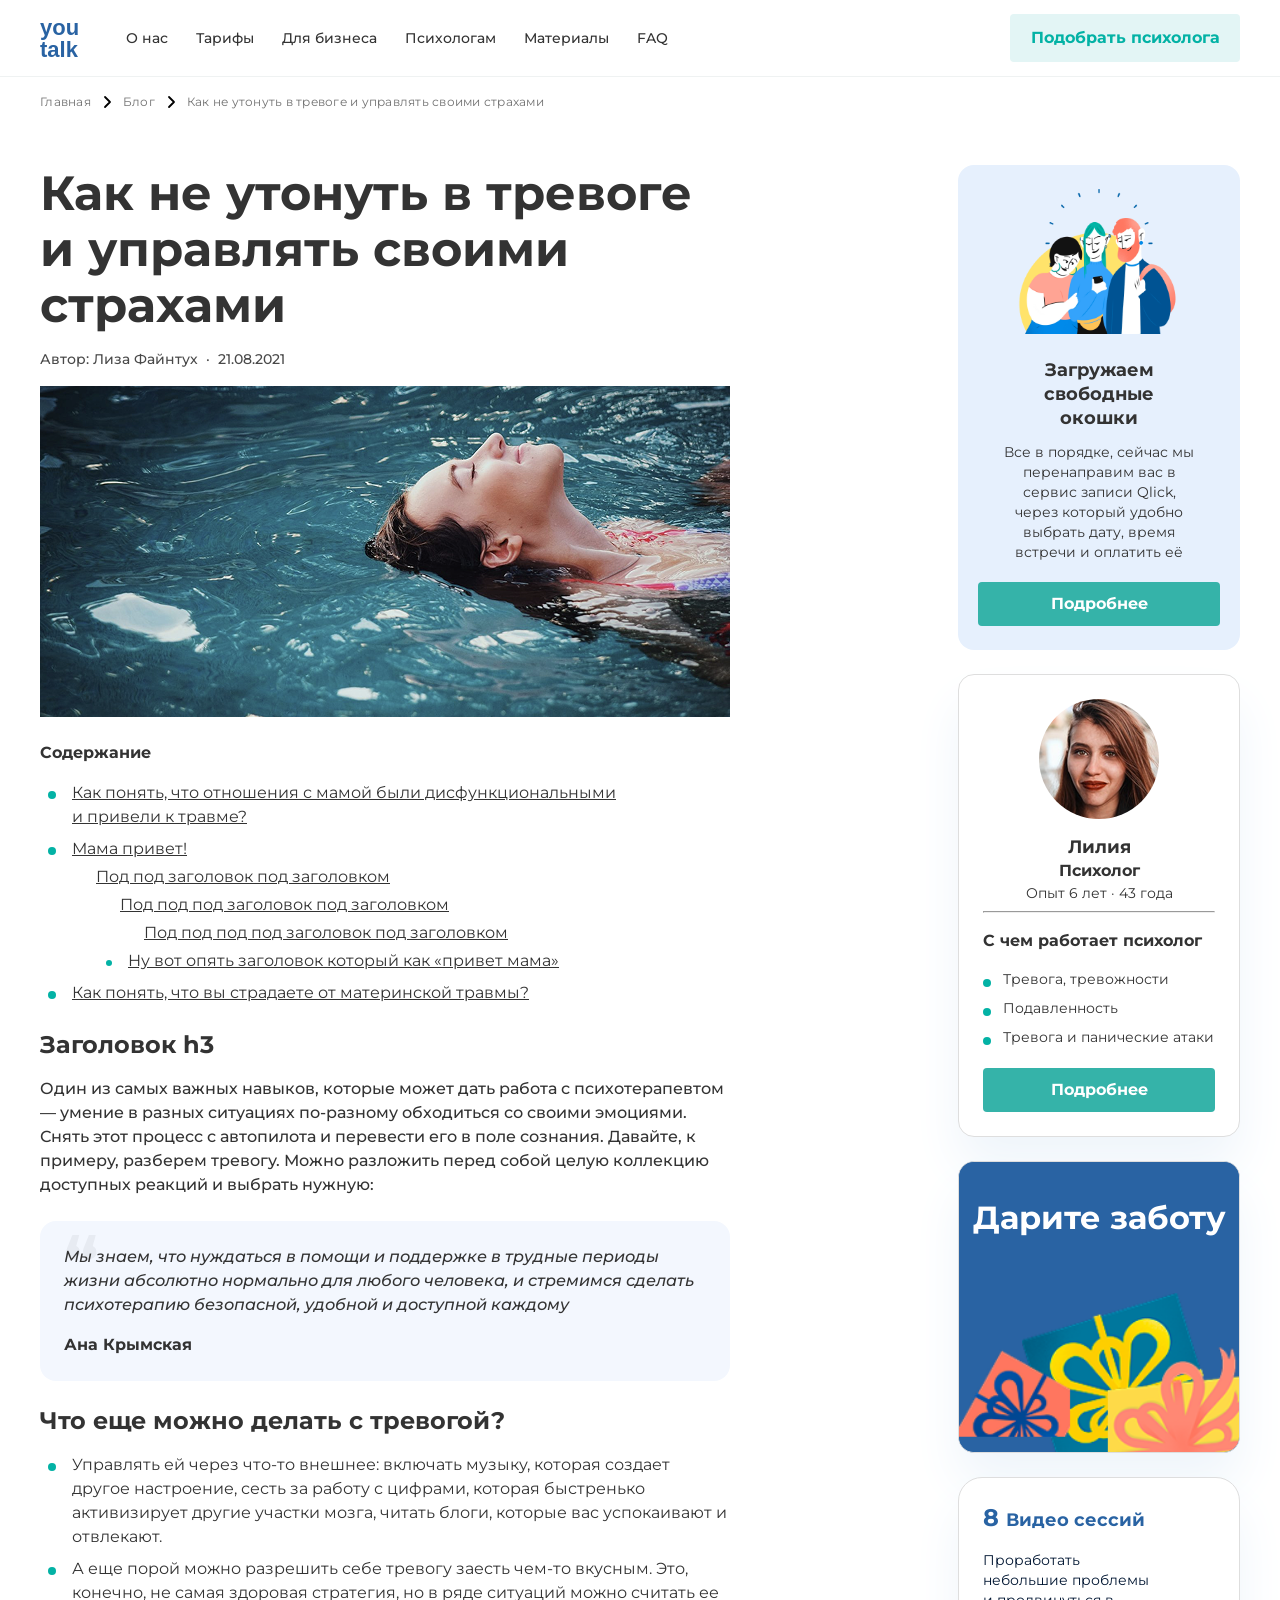
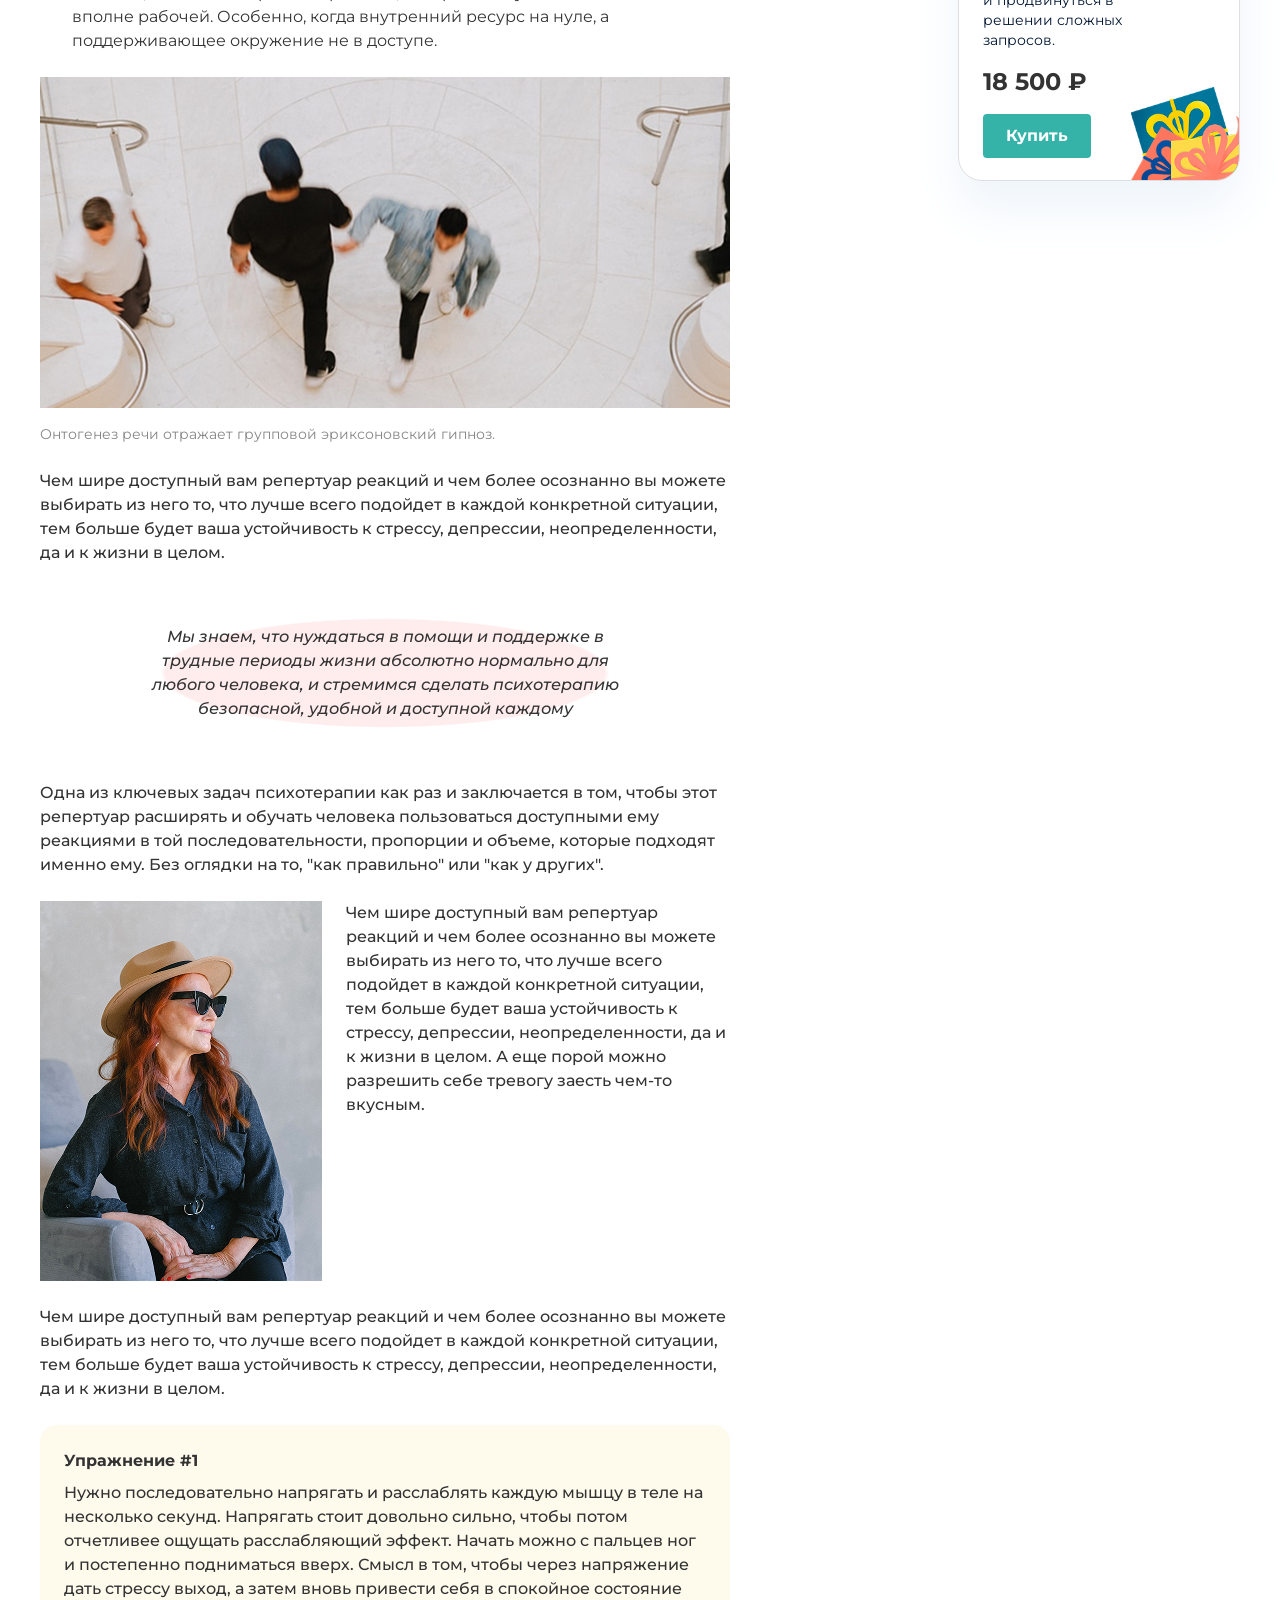
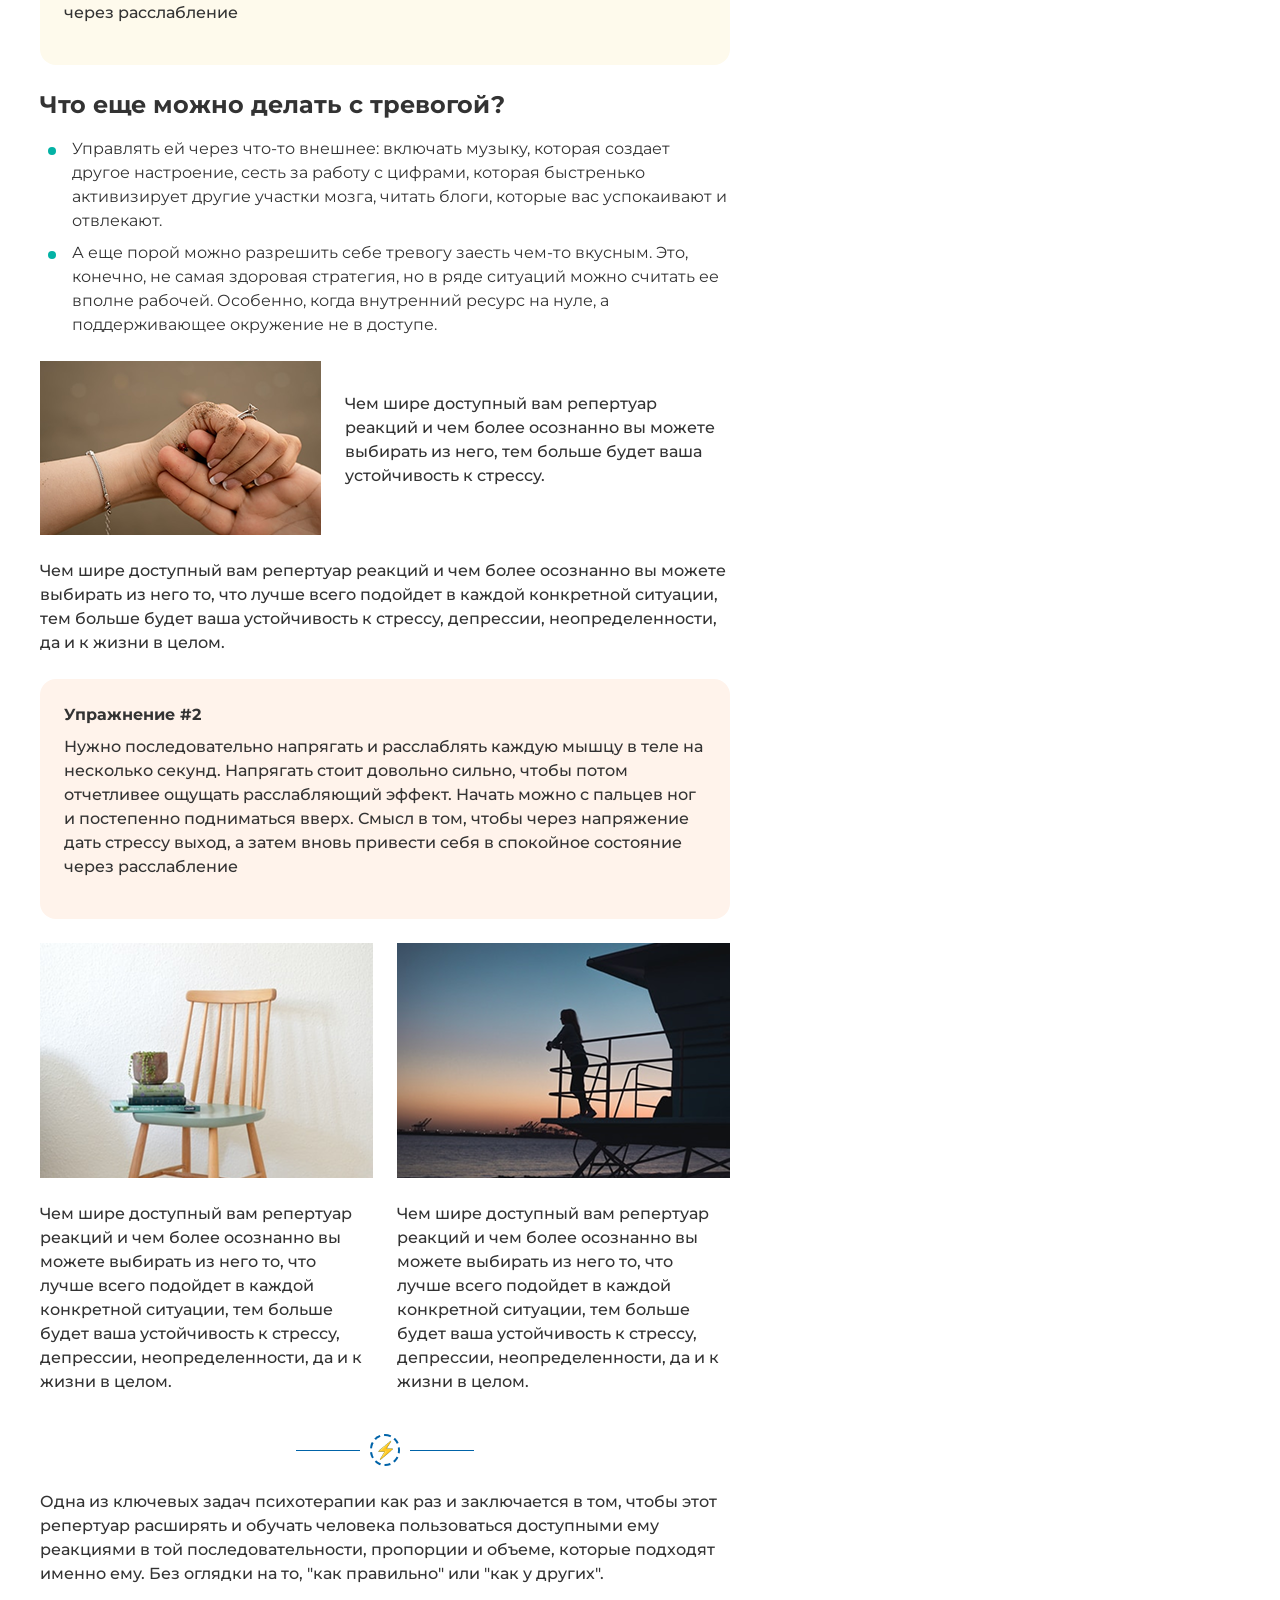
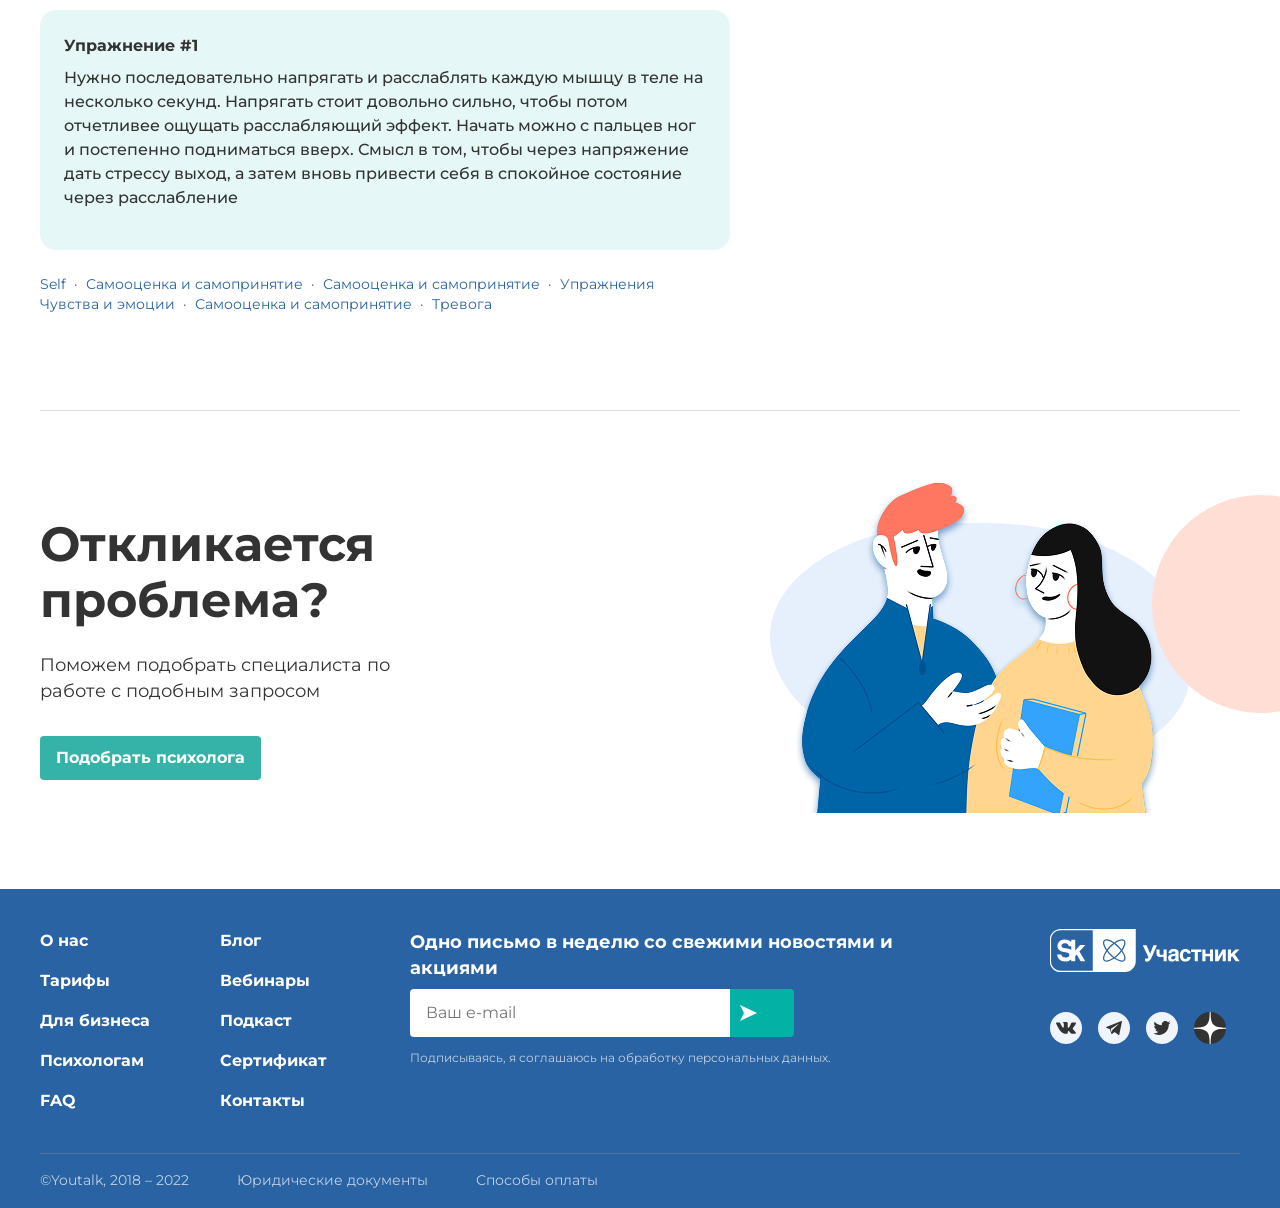
==== commit 815c004d: "change 2" ====
--- a/article.html
+++ b/article.html
@@ -100,13 +100,13 @@
        <li>
         <a href="#section-2">Мама привет!</a>
         <ul>
-         <li><a href="#section-2">Под под заголовок под заголовком</a></li>
-         <li>
+         <a href="#section-2">Под под заголовок под заголовком</a>
+         <ul>
           <a href="#section-2">Под под под заголовок под заголовком</a>
           <ul>
-           <li><a href="#section-2">Под под под под заголовок под заголовком</a></li>
+           <a href="#section-2">Под под под под заголовок под заголовком</a>
           </ul>
-         </li>
+         </ul> 
          <li><a href="#section-2">Ну вот опять заголовок который как «привет мама»</a></li>
         </ul>
        </li>
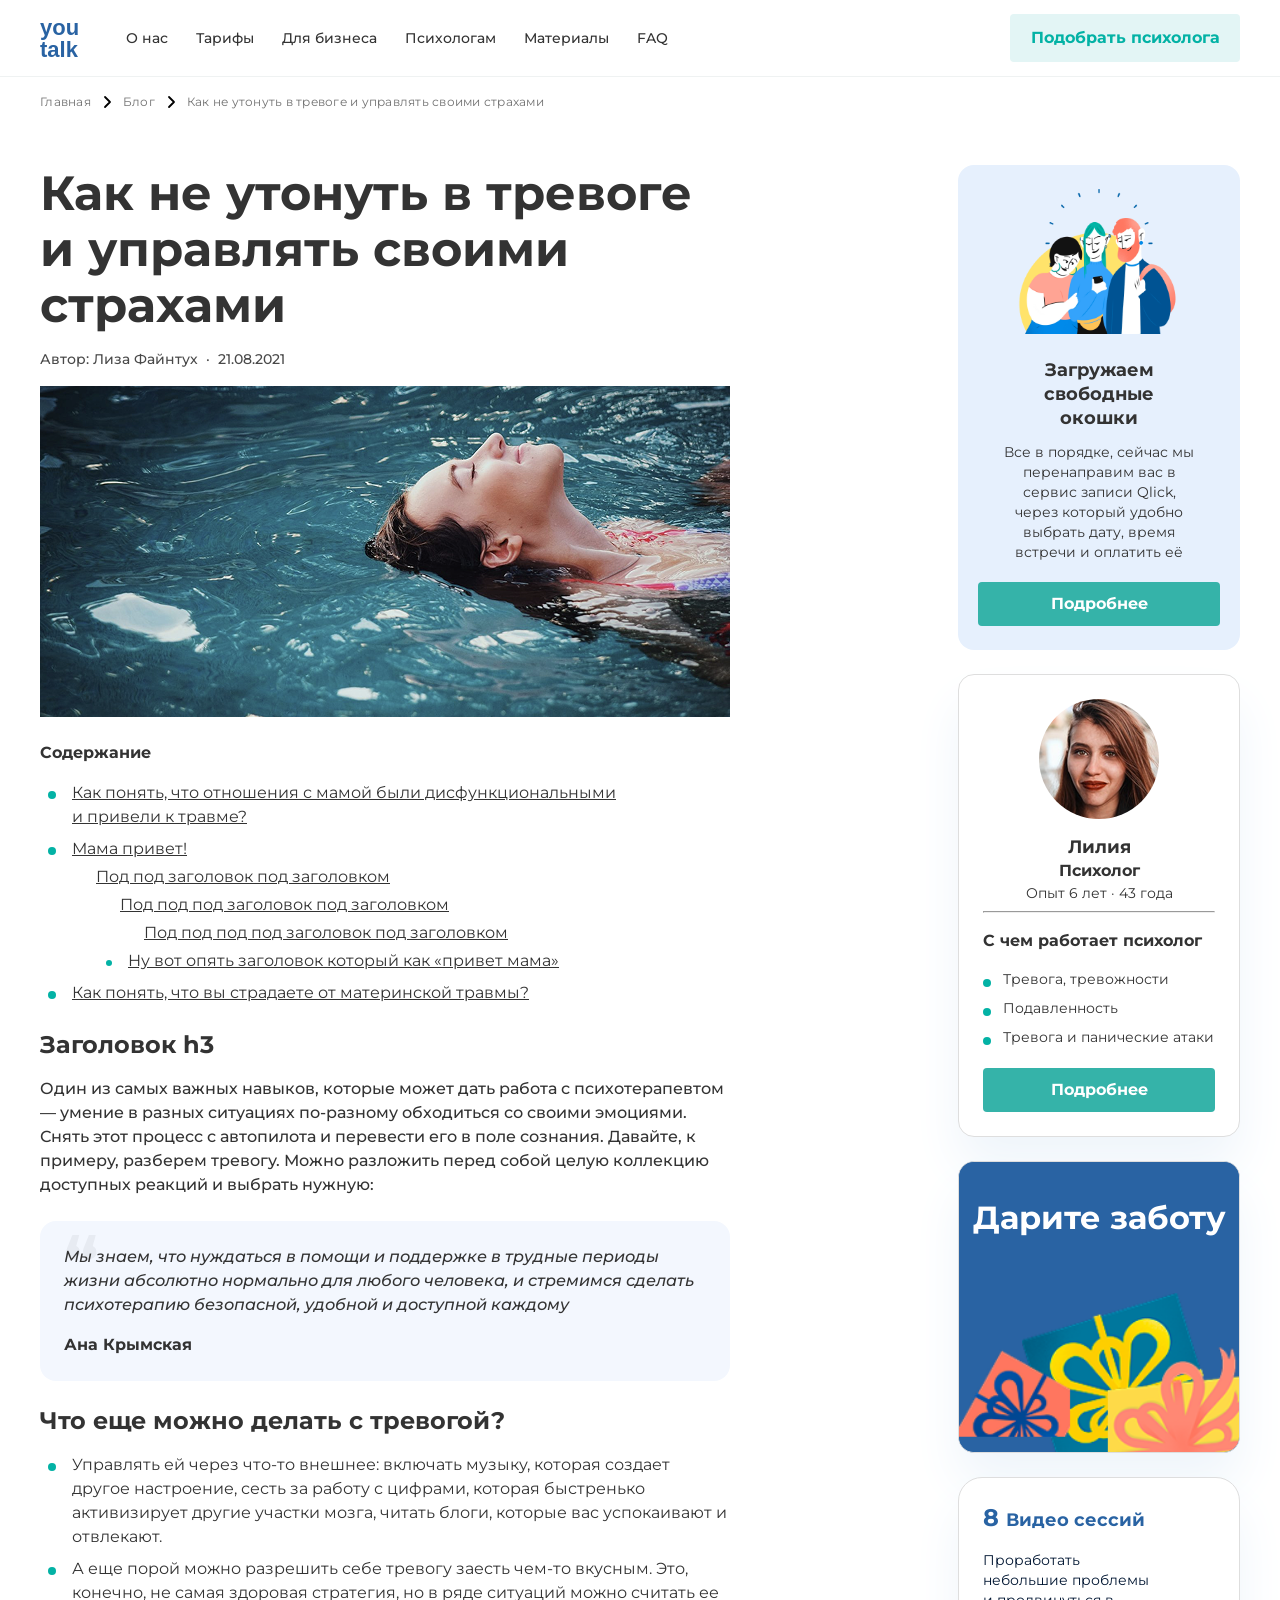
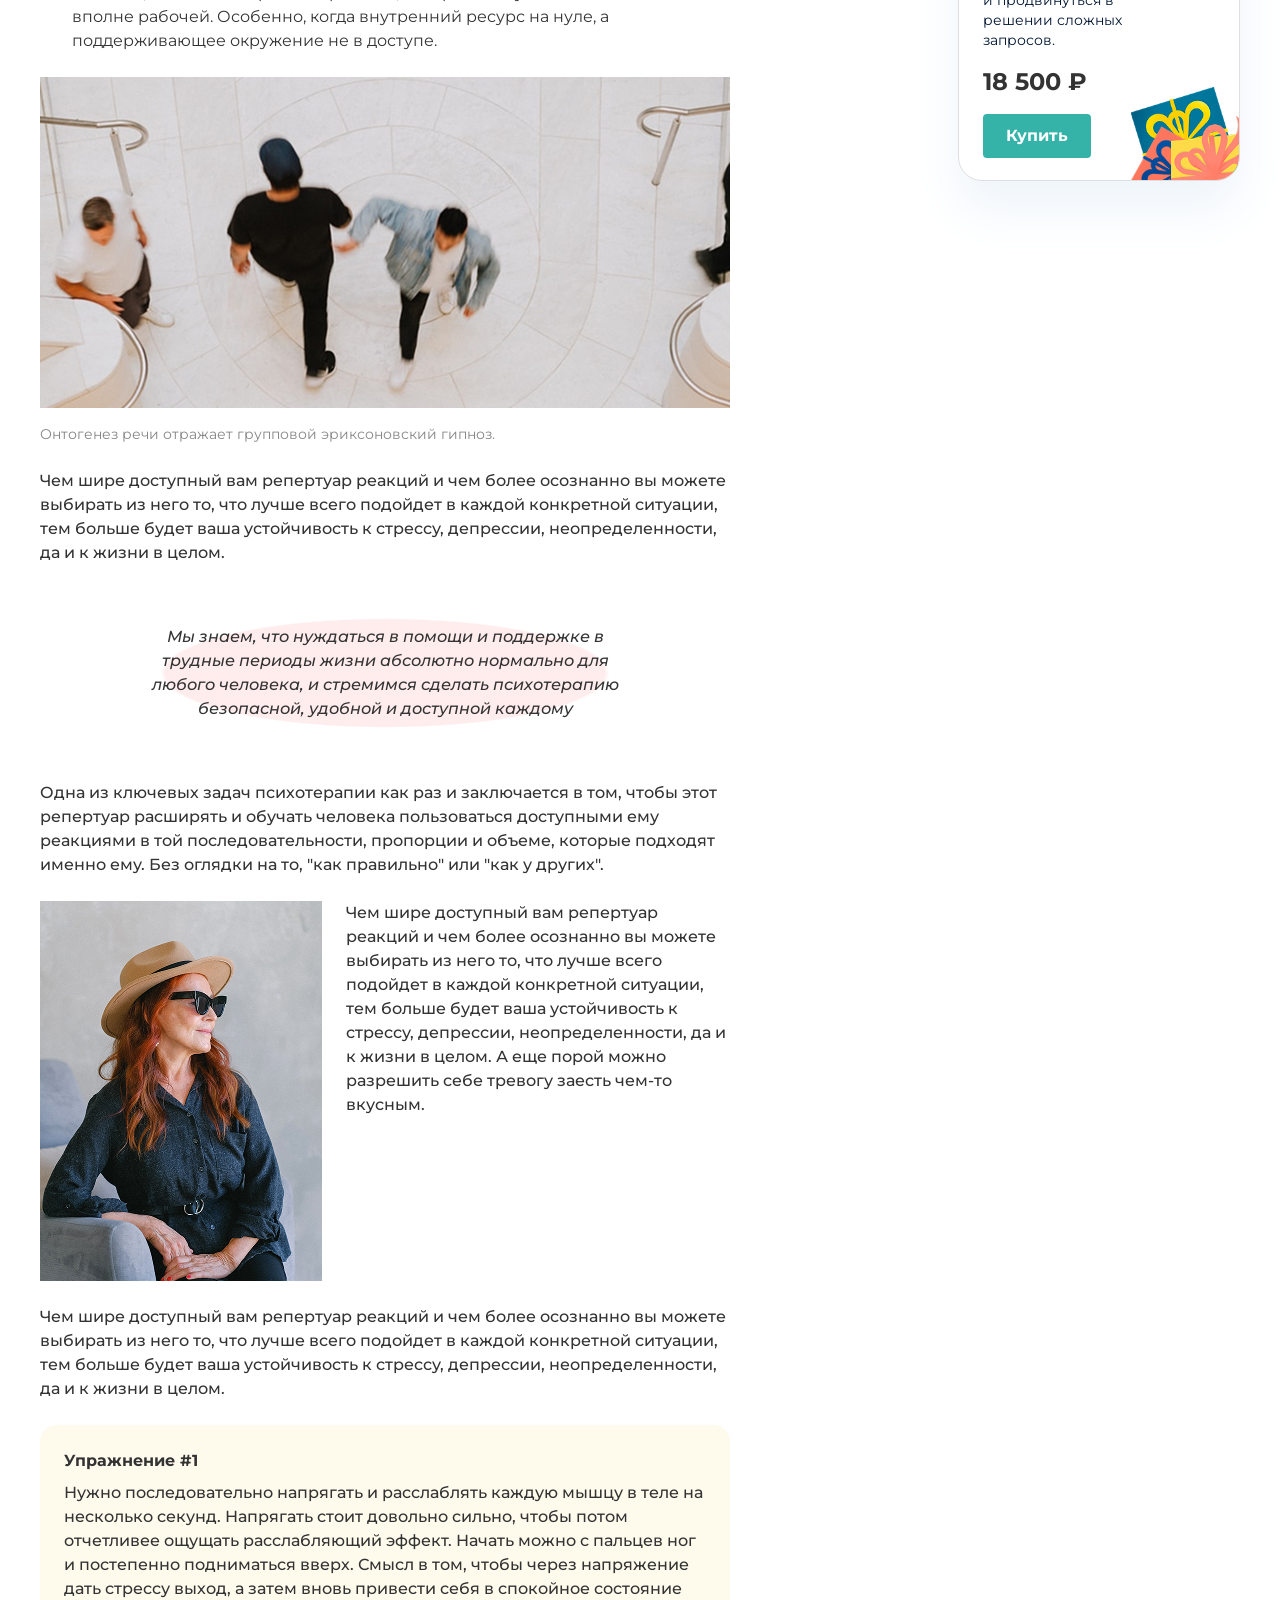
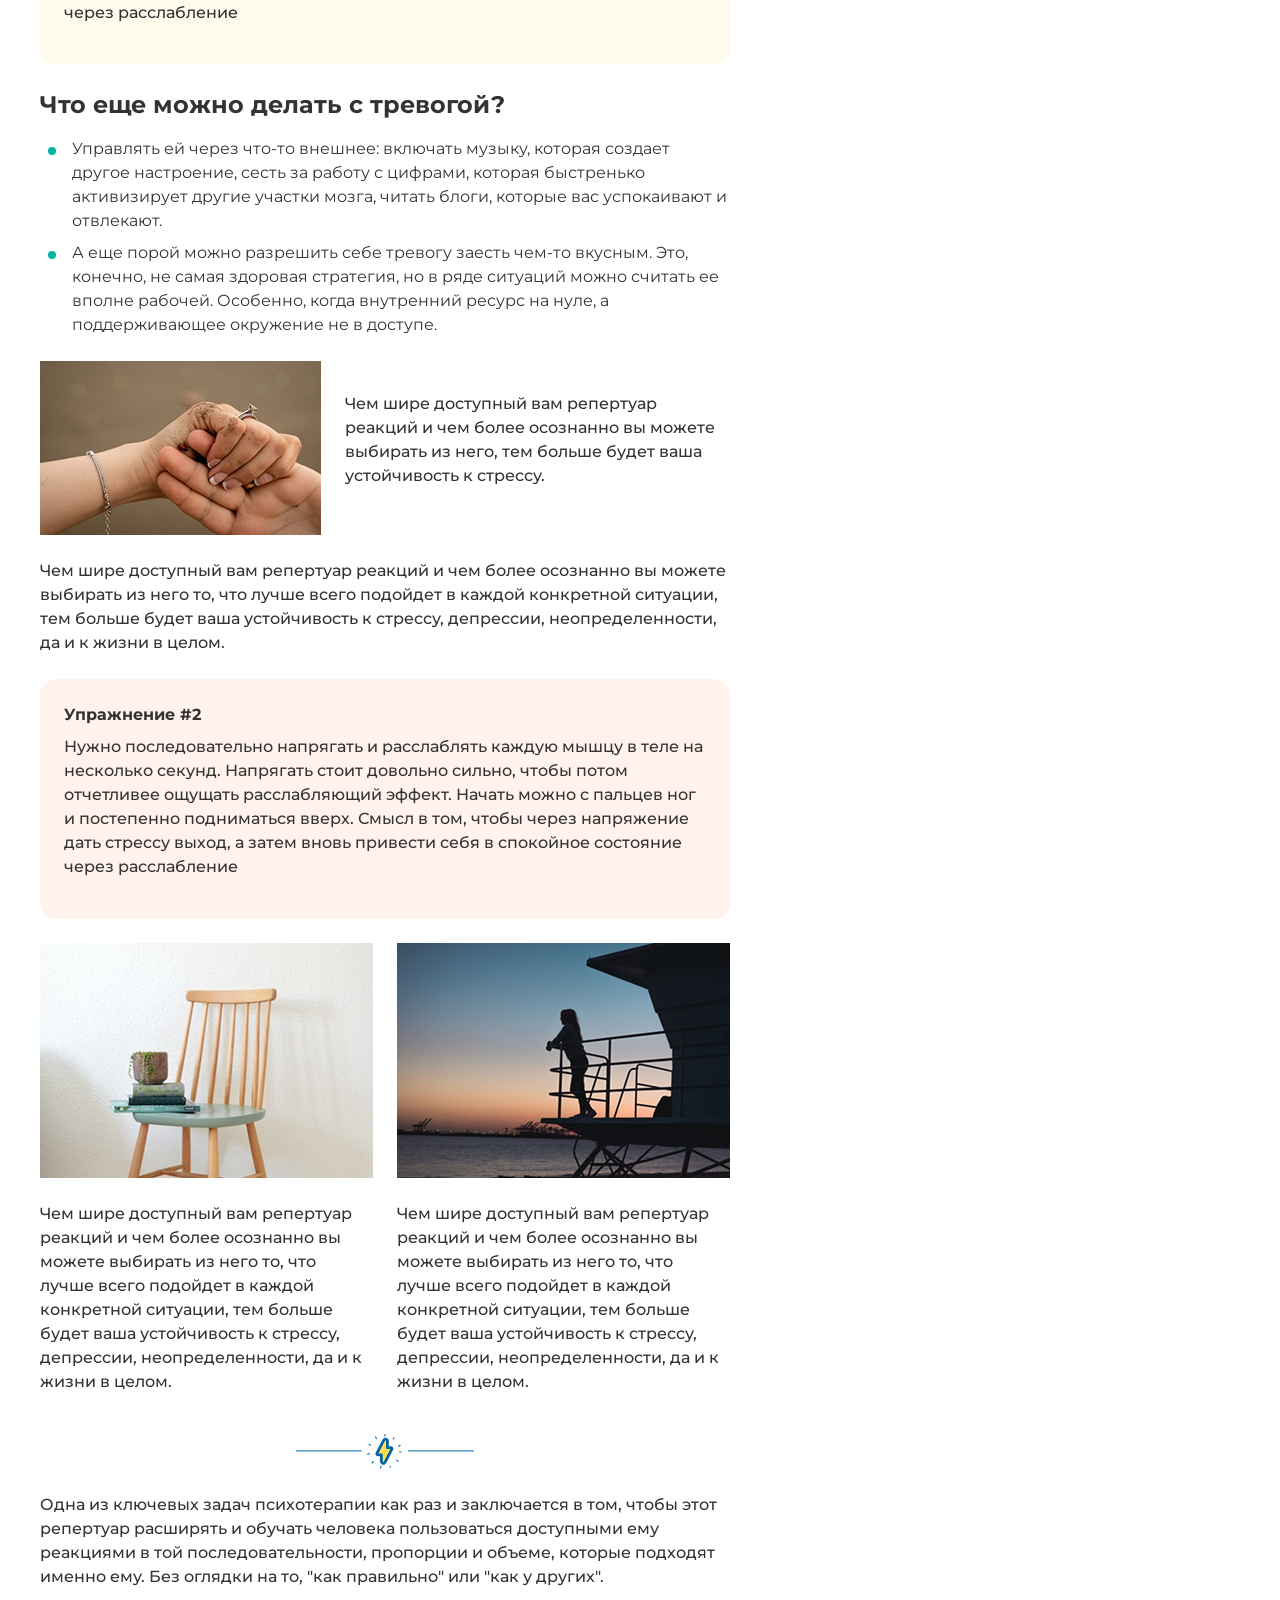
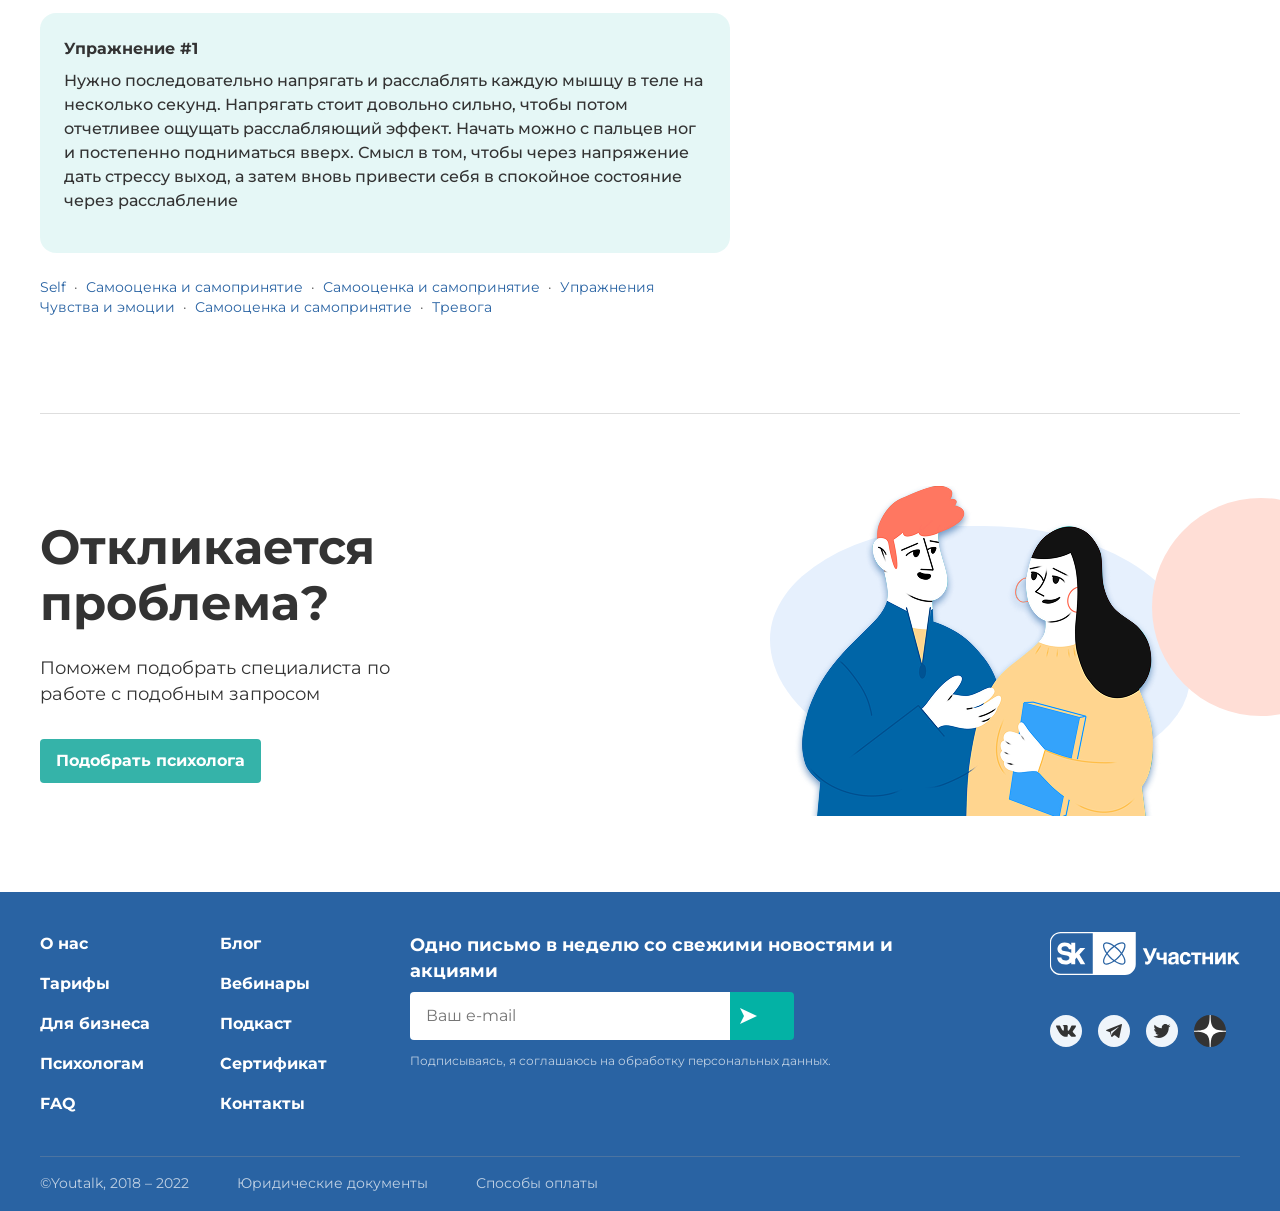
==== commit 3a64e644: "change 3" ====
--- a/article.html
+++ b/article.html
@@ -171,7 +171,7 @@
         <p>Чем шире доступный вам репертуар реакций и чем более осознанно вы можете выбирать из него то, что лучше всего подойдет в каждой конкретной ситуации, тем больше будет ваша устойчивость к стрессу, депрессии, неопределенности, да и к жизни в целом.</p>
        </div>
       </div>
-      <div aria-hidden="true" class="article-divider"><span>⚡</span></div>
+      <img class="article-divider" src="assets/icons/light.svg" alt="" aria-hidden="true">
       <p>Одна из ключевых задач психотерапии как раз и заключается в том, чтобы этот репертуар расширять и обучать человека пользоваться доступными ему реакциями в той последовательности, пропорции и объеме, которые подходят именно ему. Без оглядки на то, "как правильно" или "как у других".</p>
       <section class="exercise exercise--green">
        <h3>Упражнение #1</h3>
--- a/styles.css
+++ b/styles.css
@@ -943,7 +943,8 @@
 
 }
 
-/* Article fixes from latest assets */ .article-divider {
+/* Article fixes from latest assets */ 
+.article-divider {
   display:flex;
   align-items:center;
   justify-content:center;
